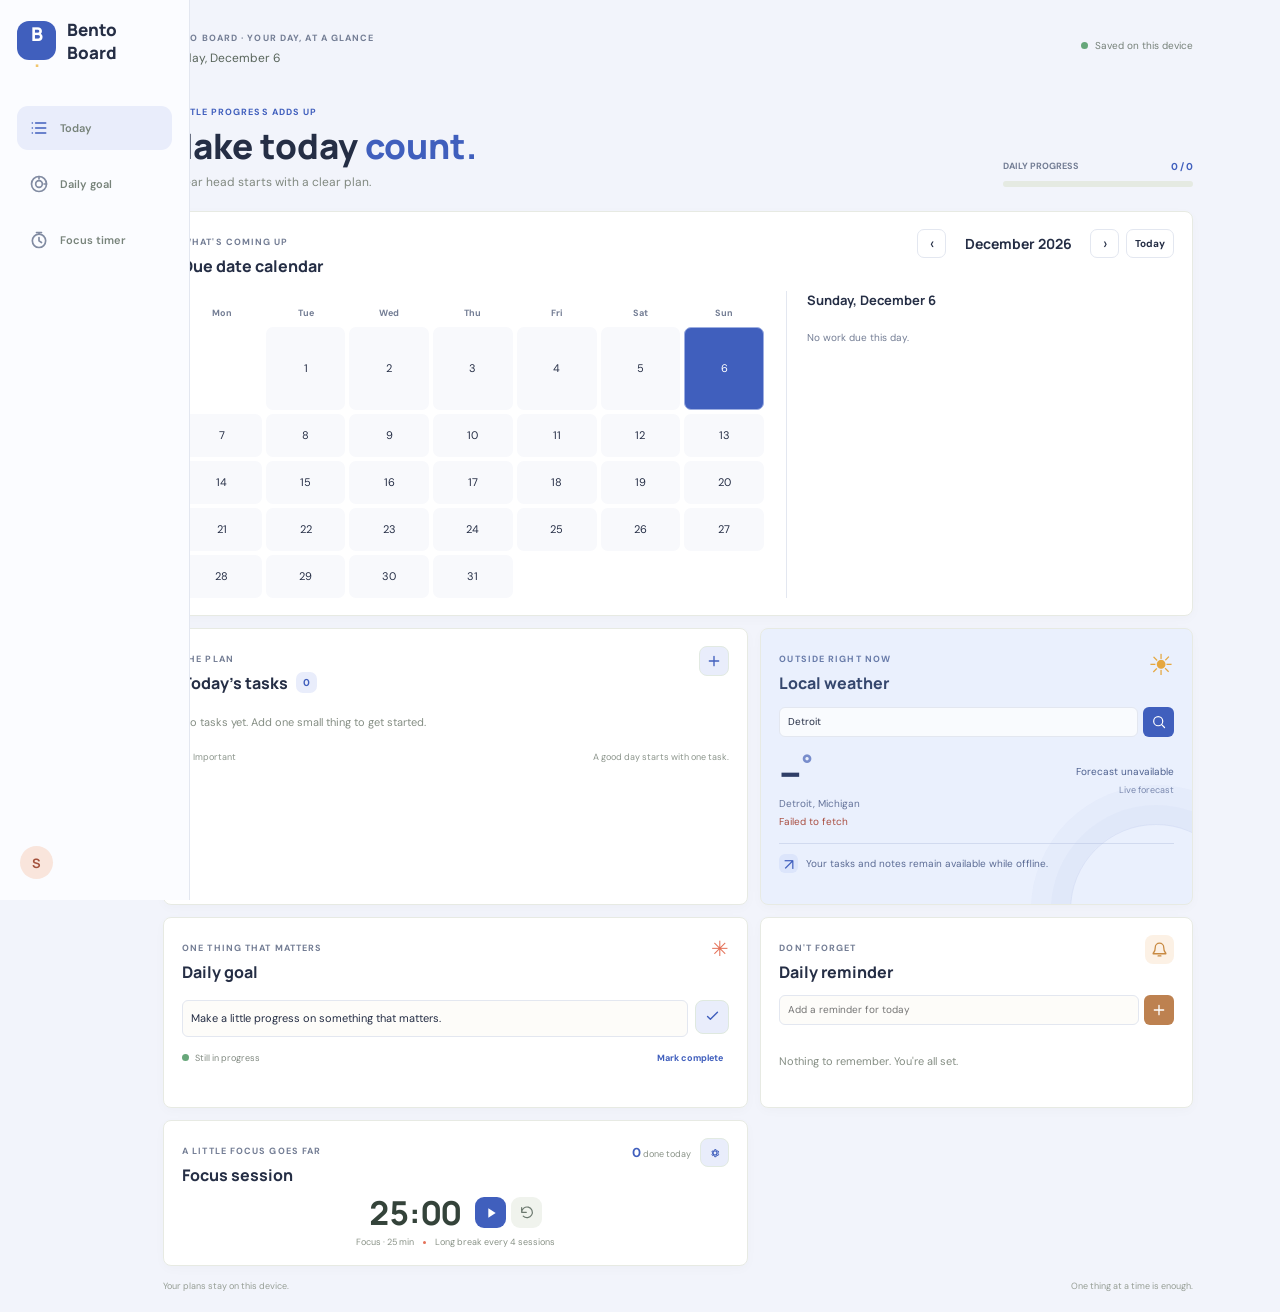
==== index.html @ ab4b1910 "Add files via upload" ====
<!doctype html>
<html lang="en">
<head>
  <meta charset="utf-8">
  <meta name="viewport" content="width=device-width, initial-scale=1">
  <meta name="theme-color" content="#f2f4fb">
  <title>Bento Board — Your student dashboard</title>
  <link rel="preconnect" href="https://fonts.googleapis.com">
  <link rel="preconnect" href="https://fonts.gstatic.com" crossorigin>
  <link href="https://fonts.googleapis.com/css2?family=DM+Sans:wght@400;500;600;700&family=Manrope:wght@400;500;600;700;800&display=swap" rel="stylesheet">
  <style>
    :root{--paper:#f2f4fb;--ink:#252e45;--muted:#737d94;--green:#405fbd;--line:#e3e7f0;--leaf:#e9edfb;--coral:#e47158;--sun:#f2bd55;--blue:#e4edfc;--white:#fff;--font:"DM Sans","Segoe UI",sans-serif;--display:"Manrope","Segoe UI",sans-serif}
    *{box-sizing:border-box}html{min-width:320px;scroll-behavior:smooth}body{margin:0;background:var(--paper);color:var(--ink);font-family:var(--font);-webkit-font-smoothing:antialiased}button,input{font:inherit}button:focus-visible,input:focus-visible{outline:3px solid #88b29a;outline-offset:2px}.sr-only{position:absolute;width:1px;height:1px;padding:0;margin:-1px;overflow:hidden;clip:rect(0,0,0,0);white-space:nowrap;border:0}
    .sidebar{position:fixed;inset:0 auto 0 0;z-index:2;display:flex;width:76px;flex-direction:column;align-items:center;border-right:1px solid var(--line);background:#fbfcff;padding:21px 10px}.logo{display:grid;width:39px;height:39px;place-items:center;border-radius:12px;background:var(--green);color:#fff;text-decoration:none;font:800 19px var(--display)}.logo span{color:#f1c66d}.nav{display:grid;gap:12px;margin-top:46px}.nav a{display:grid;width:44px;height:44px;place-items:center;border-radius:11px;color:#818ba2;text-decoration:none}.nav a:hover,.nav a.active{background:var(--leaf);color:var(--green)}.nav svg{width:20px;height:20px}.avatar{display:grid;width:33px;height:33px;place-items:center;margin-top:auto;border-radius:50%;background:#f9e5dc;color:#a4513c;font:700 13px var(--display)}
    main{width:min(1030px,calc(100% - 130px));margin:0 auto 0 calc(76px + (100% - 76px - min(1030px,100% - 130px))/2);padding:25px 0 20px}.topline{display:flex;align-items:center;justify-content:space-between}.kicker{color:var(--muted);font-size:9px;font-weight:700;letter-spacing:1.1px}.date{margin:4px 0 0;color:#59655b;font-size:12px}.saved{display:flex;align-items:center;gap:7px;color:#758078;font-size:10px}.saved i{width:7px;height:7px;border-radius:50%;background:#67a77a}.hero{display:flex;align-items:flex-end;justify-content:space-between;gap:20px;margin:33px 0 21px}.hero .kicker{color:var(--green)}h1{margin:7px 0 0;font:800 35px/1.13 var(--display)}h1 span{color:var(--green)}.subhead{margin:7px 0 0;color:#818980;font-size:12px}.progress{width:190px;padding-bottom:3px}.progress-line{display:flex;justify-content:space-between;margin-bottom:8px;color:var(--muted);font-size:9px;font-weight:700}.progress-line strong{color:var(--green);font-size:10px}.track{height:6px;overflow:hidden;border-radius:9px;background:#e5eae2}.track span{display:block;width:0;height:100%;border-radius:inherit;background:var(--green);transition:width .2s}
    .grid{display:grid;grid-template-columns:minmax(0,1.15fr) minmax(270px,.85fr);gap:12px;align-items:stretch}.panel{min-width:0;border:1px solid #e7eae3;border-radius:8px;background:var(--white);padding:17px 18px;box-shadow:0 3px 12px #27372906;animation:rise .35s both}.panel:nth-child(2){animation-delay:35ms}.panel:nth-child(3){animation-delay:65ms}.panel:nth-child(4){animation-delay:95ms}.panel:nth-child(5){animation-delay:125ms}.panel:nth-child(6){animation-delay:155ms}@keyframes rise{from{opacity:0;transform:translateY(6px)}to{opacity:1;transform:translateY(0)}}.heading{display:flex;align-items:flex-start;justify-content:space-between;gap:9px}.heading h2,.recommend h2{display:flex;align-items:center;gap:8px;margin:5px 0 0;font:750 16px var(--display)}.count{display:grid;min-width:21px;height:21px;place-items:center;padding:0 5px;border-radius:7px;background:var(--leaf);color:var(--green);font:700 10px var(--font)}.icon-button{display:grid;width:30px;height:30px;place-items:center;border:1px solid #e2eae2;border-radius:8px;background:var(--leaf);color:var(--green);cursor:pointer}.icon-button svg{width:16px;height:16px}.tasks,.weather{min-height:277px}.form-row{display:grid;grid-template-columns:minmax(80px,1fr) 87px 91px auto auto;gap:5px;margin-top:12px}.form-row[hidden]{display:none}.form-row input,.form-row select,.weather-form input,.goal-form input,.reminder-form input{min-width:0;height:33px;border:1px solid var(--line);border-radius:6px;background:#fdfefb;padding:0 8px;color:var(--ink);font-size:10px}.form-row select{padding:0 4px}.submit,.cancel{height:32px;border:0;border-radius:6px;padding:0 9px;font-size:10px;font-weight:700;cursor:pointer}.submit{background:var(--green);color:white}.cancel{background:transparent;color:var(--muted)}.task-list{margin-top:10px}.task{display:flex;min-height:43px;align-items:center;gap:9px;border-bottom:1px solid #eff1ec}.check{display:grid;width:18px;height:18px;flex:0 0 18px;place-items:center;border:1.5px solid #ccd4ca;border-radius:5px;background:white;color:white;cursor:pointer}.check svg{display:none;width:12px;height:12px}.task.done .check{border-color:var(--green);background:var(--green)}.task.done .check svg{display:block}.task-title{overflow:hidden;flex:1;color:#424b43;font-size:11px;font-weight:600;text-overflow:ellipsis;white-space:nowrap}.task.done .task-title{color:#9ba29a;text-decoration:line-through}.task-meta{display:flex;align-items:center;gap:5px;color:#929b92;font-size:9px;white-space:nowrap}.important .task-meta{color:#bc705b}.dot{width:6px;height:6px;border-radius:50%;background:var(--coral)}.remove{display:grid;width:23px;height:23px;flex:0 0 23px;place-items:center;border:0;border-radius:6px;background:transparent;color:#929a92;opacity:0;cursor:pointer}.task:hover .remove,.remove:focus-visible{opacity:1}.remove:hover{background:#fbefeb;color:var(--coral)}.remove svg{width:14px;height:14px}.empty{margin:20px 0;color:#858e84;font-size:11px;line-height:1.6}.task-footer{display:flex;justify-content:space-between;gap:8px;margin-top:12px;color:#8c958c;font-size:9px}.task-footer span:first-child{display:flex;align-items:center;gap:5px;white-space:nowrap}
    .weather{position:relative;overflow:hidden;background:#eaf0fd}.weather:after{position:absolute;right:-50px;bottom:-92px;width:170px;height:170px;border:1px solid #506dc01c;border-radius:50%;box-shadow:0 0 0 19px #506dc009,0 0 0 39px #506dc008;content:"";pointer-events:none}.weather .kicker{color:#687ba9}.weather h2{color:#35476e}.weather-symbol{color:#e5a73f;font-size:29px}.weather-form{display:flex;gap:5px;margin-top:13px}.weather-form input{height:30px;flex:1;background:#ffffffba}.weather-form button,.reminder-form button{display:grid;width:31px;height:30px;place-items:center;border:0;border-radius:6px;background:var(--green);color:white;cursor:pointer}.weather-form button svg{width:16px;height:16px}.reading{display:flex;align-items:center;justify-content:space-between;gap:10px;margin-top:14px}.temperature{color:#2f3e67;font:750 42px/1 var(--display);font-variant-numeric:tabular-nums}.temperature span{color:#788dcc;font-size:24px;vertical-align:top}.place{display:block;margin-top:4px;color:#64739a;font-size:10px}.conditions{display:flex;flex-direction:column;gap:6px;color:#4d608e;font-size:10px;text-align:right}.units{color:#7b89ad;font-size:9px}.advice{position:relative;z-index:1;display:flex;align-items:flex-start;gap:8px;margin-top:15px;border-top:1px solid #a6b2d55e;padding-top:10px}.advice-mark{display:grid;width:19px;height:19px;flex:0 0 19px;place-items:center;border-radius:6px;background:#dce5fb;color:var(--green)}.advice p{margin:2px 0 0;color:#5b6b94;font-size:10px;line-height:1.5}.error{margin:5px 0 0;color:#a94e41;font-size:10px}
    .goal,.reminders{min-height:165px}.goal-symbol{color:var(--coral);font-size:21px}.goal-form{display:flex;gap:7px;margin-top:17px}.goal-form input{height:37px;flex:1;background:#fdfcf9;font-size:11px}.goal-form button{display:grid;width:34px;height:34px;flex:0 0 34px;place-items:center;border:1px solid #dfe9df;border-radius:8px;background:var(--leaf);color:var(--green);cursor:pointer}.goal-form svg{width:17px;height:17px}.goal-footer{display:flex;align-items:center;justify-content:space-between;gap:7px;margin-top:14px}.goal-status{display:flex;align-items:center;gap:6px;color:#808980;font-size:9px}.goal-status .dot{width:7px;height:7px;background:#67a77a}.goal-status.complete{color:var(--green)}.goal-status.complete .dot{background:var(--green)}.goal-toggle{border:0;background:transparent;color:var(--green);font-size:9px;font-weight:700;cursor:pointer}.goal-toggle:hover{text-decoration:underline}.bell{display:grid;width:29px;height:29px;place-items:center;border-radius:8px;background:#fcf1e5;color:#c88a42}.bell svg{width:17px;height:17px}.reminder-form{display:flex;gap:5px;margin-top:12px}.reminder-form input{height:30px;flex:1;background:#fdfcf9}.reminder-form button{width:30px;height:30px;flex:0 0 30px;background:#bd8150}.reminder-form button svg{width:16px;height:16px}.reminder-list{display:flex;max-height:63px;flex-direction:column;gap:6px;overflow-y:auto;margin:8px 0 0;padding:0;list-style:none}.reminder-item{display:flex;align-items:center;gap:6px;color:#51584f;font-size:10px}.reminder-item input{width:14px;height:14px;flex:0 0 14px;accent-color:var(--green);cursor:pointer}.reminder-item span{overflow:hidden;flex:1;text-overflow:ellipsis;white-space:nowrap}.reminder-item.checked span{color:#9ba39b;text-decoration:line-through}.reminder-remove{border:0;background:transparent;color:#929a92;opacity:0;cursor:pointer}.reminder-item:hover .reminder-remove,.reminder-remove:focus-visible{opacity:1}.recommend{display:flex;min-height:137px;align-items:flex-start;gap:12px;border-color:#f0e7d2;background:#fffbf2}.bulb{display:grid;width:35px;height:35px;flex:0 0 35px;place-items:center;border-radius:10px;background:#f9eac9;color:#ac792a}.bulb svg{width:19px;height:19px}.recommend .kicker{color:#a07b43}.recommend h2{font-size:14px}.recommend p{margin:9px 0 0;color:#716958;font-size:10px;line-height:1.55}.focus{min-height:137px}.focus-stat{color:#899287;font-size:9px}.focus-stat b{color:var(--green);font-size:13px}.timer-row{display:flex;align-items:center;justify-content:center;gap:14px;margin-top:10px}.timer{color:#34433a;font:750 33px/1 var(--display);font-variant-numeric:tabular-nums}.timer-controls{display:flex;gap:5px}.timer-controls button{display:grid;width:31px;height:31px;place-items:center;border:0;border-radius:9px;cursor:pointer}.timer-controls svg{width:16px;height:16px}.timer-start{background:var(--green);color:white}.timer-reset{background:#f0f3ed;color:#6b786e}.timer-caption{display:flex;align-items:center;justify-content:center;gap:9px;margin-top:7px;color:#899287;font-size:9px}.timer-caption i{width:3px;height:3px;border-radius:50%;background:var(--coral)}footer{display:flex;justify-content:space-between;gap:10px;margin-top:14px;color:#969e95;font-size:9px}
    @media(min-width:1200px){.sidebar{width:190px;align-items:stretch;padding-inline:17px}.logo{position:relative}.logo:after{position:absolute;left:50px;color:var(--ink);content:"daybook";font:800 17px var(--display)}.nav a{display:flex;width:100%;gap:11px;padding:0 12px}.nav a:after{color:#77837a;font-size:11px;font-weight:600}.nav a:nth-child(1):after{content:"Today"}.nav a:nth-child(2):after{content:"Daily goal"}.nav a:nth-child(3):after{content:"Focus timer"}.avatar{margin-left:3px}.main-content{width:min(930px,calc(100% - 240px));margin-left:max(215px,calc(190px + (100% - 190px - 930px)/2))}}
    @media(max-width:700px){.sidebar{width:56px;padding-inline:6px}.logo{width:35px;height:35px}.nav a{width:40px;height:42px}.main-content{width:calc(100% - 76px);margin-left:65px;padding-top:17px}.hero{align-items:flex-start;flex-direction:column;margin-top:26px}.hero h1{font-size:30px}.progress{width:min(100%,280px)}.grid{grid-template-columns:minmax(0,1fr);gap:10px}.panel{padding:15px}.form-row{grid-template-columns:minmax(70px,1fr) 80px}.form-row select{grid-column:1}.form-row .submit{grid-column:2;grid-row:2}.form-row .cancel{grid-column:1/-1;grid-row:3;justify-self:center;height:26px}.tasks,.weather{min-height:0}.goal,.reminders{min-height:150px}.saved{font-size:9px}}
    @media(prefers-reduced-motion:reduce){*,*:before,*:after{scroll-behavior:auto!important;animation-duration:.01ms!important;transition-duration:.01ms!important}}
    .recommend-panel{display:flex;min-height:137px;align-items:flex-start;gap:12px;border-color:#f0e7d2;background:#fffbf2}.recommend-copy{min-width:0}.recommend-copy .kicker{color:#a07b43}.recommend-copy h2{font-size:14px}.recommend-copy p{margin:9px 0 0;color:#716958;font-size:10px;line-height:1.55}
    @media(min-width:1200px){.logo:after{content:"Bento Board"}}
    .focus{position:relative}.focus-head-tools{display:flex;align-items:center;gap:9px}.settings-popover{position:relative;z-index:3}.settings-popover summary{display:grid;width:29px;height:29px;place-items:center;border:1px solid #e2eae2;border-radius:8px;background:var(--leaf);color:var(--green);cursor:pointer;list-style:none}.settings-popover summary::-webkit-details-marker{display:none}.settings-popover summary svg{width:16px;height:16px}.timer-settings-form{position:absolute;top:35px;right:0;display:grid;width:220px;grid-template-columns:1fr 64px;gap:9px;border:1px solid var(--line);border-radius:8px;background:#fff;padding:12px;box-shadow:0 8px 24px #252e4521}.timer-settings-form label{display:grid;gap:5px;color:#66728c;font-size:9px;font-weight:650}.timer-settings-form label.wide,.timer-settings-form .submit{grid-column:1/-1}.timer-settings-form input{width:100%;height:31px;border:1px solid var(--line);border-radius:6px;background:#fbfcff;padding:0 7px;color:var(--ink);font-size:11px}.timer-settings-form .submit{height:30px}
    .recommend-panel[hidden]{display:none}
    .calendar-panel{grid-column:1/-1}.calendar-layout{display:grid;grid-template-columns:minmax(0,1.2fr) minmax(220px,.8fr);gap:22px;margin-top:14px}.calendar-toolbar{display:flex;align-items:center;gap:7px}.calendar-toolbar strong{min-width:130px;text-align:center;font:700 14px var(--display)}.calendar-toolbar button{display:grid;width:29px;height:29px;place-items:center;border:1px solid var(--line);border-radius:7px;background:#fff;color:var(--ink);cursor:pointer}.calendar-toolbar .calendar-today{width:auto;padding:0 8px;font-size:10px;font-weight:700}.calendar-grid{display:grid;grid-template-columns:repeat(7,minmax(0,1fr));gap:4px;margin-top:12px}.calendar-weekday{padding:4px 0;color:var(--muted);font-size:9px;font-weight:700;text-align:center}.calendar-day{position:relative;display:flex;min-height:43px;align-items:center;justify-content:center;border:1px solid transparent;border-radius:7px;background:#f8f9fc;color:var(--ink);font-size:11px;cursor:pointer}.calendar-day:hover{border-color:#bbc6e7}.calendar-day.is-today{border-color:#9daee1}.calendar-day.is-selected{background:var(--green);color:#fff}.calendar-day.has-due:after{position:absolute;bottom:5px;width:5px;height:5px;border-radius:50%;background:var(--coral);content:""}.calendar-day.is-selected.has-due:after{background:#fff}.calendar-day.empty{visibility:hidden}.calendar-agenda{border-left:1px solid var(--line);padding-left:20px}.calendar-agenda h3{margin:0;font:700 13px var(--display)}.calendar-agenda-list{display:grid;gap:8px;margin-top:10px}.calendar-agenda-task{display:grid;grid-template-columns:16px minmax(0,1fr);gap:8px;align-items:start;font-size:11px}.calendar-agenda-task input{width:14px;height:14px;margin:1px 0 0;accent-color:var(--green);cursor:pointer}.calendar-agenda-task span{overflow-wrap:anywhere}.calendar-agenda-task small{display:block;margin-top:3px;color:var(--muted);font-size:9px}.calendar-empty{margin:11px 0 0;color:var(--muted);font-size:10px;line-height:1.5}.form-row{grid-template-columns:minmax(80px,1fr) 83px 112px 91px auto auto}
    @media(max-width:700px){.calendar-layout{grid-template-columns:1fr;gap:15px}.calendar-agenda{border-top:1px solid var(--line);border-left:0;padding:13px 0 0}.calendar-day{min-height:38px}.calendar-panel>.heading{flex-direction:column;align-items:stretch}.calendar-toolbar{width:100%;justify-content:space-between}.calendar-toolbar strong{min-width:0;flex:1;font-size:12px}.form-row{grid-template-columns:minmax(70px,1fr) 80px}.form-row #task-date{grid-column:1/-1;grid-row:2}.form-row select{grid-column:1;grid-row:3}.form-row .submit{grid-column:2;grid-row:3}.form-row .cancel{grid-column:1/-1;grid-row:4}}
  </style>
</head>
<body>
  <aside class="sidebar" aria-label="Dashboard navigation">
    <a class="logo" href="#top" aria-label="Bento Board home">B<span>.</span></a>
    <nav class="nav" aria-label="Sections">
      <a class="active" href="#tasks" aria-label="Today's tasks" title="Today's tasks"><svg viewBox="0 0 24 24" fill="none"><path d="M8 6h12M8 12h12M8 18h12M4 6h.01M4 12h.01M4 18h.01" stroke="currentColor" stroke-width="2" stroke-linecap="round"/></svg></a>
      <a href="#goal" aria-label="Daily goal" title="Daily goal"><svg viewBox="0 0 24 24" fill="none"><circle cx="12" cy="12" r="9" stroke="currentColor" stroke-width="2"/><circle cx="12" cy="12" r="4" stroke="currentColor" stroke-width="2"/><path d="M12 3v3m9 6h-3" stroke="currentColor" stroke-width="2" stroke-linecap="round"/></svg></a>
      <a href="#focus" aria-label="Focus timer" title="Focus timer"><svg viewBox="0 0 24 24" fill="none"><circle cx="12" cy="13" r="8" stroke="currentColor" stroke-width="2"/><path d="M12 9v4l3 2M9 3h6m-3 0v2" stroke="currentColor" stroke-width="2" stroke-linecap="round" stroke-linejoin="round"/></svg></a>
    </nav>
    <span class="avatar" aria-label="Student dashboard">S</span>
  </aside>

  <main id="top">
    <header class="topline"><div><span class="kicker">BENTO BOARD · YOUR DAY, AT A GLANCE</span><p class="date" id="date"></p></div><span class="saved"><i></i>Saved on this device</span></header>
    <section class="hero"><div><span class="kicker">A LITTLE PROGRESS ADDS UP</span><h1>Make today <span>count.</span></h1><p class="subhead">A clear head starts with a clear plan.</p></div><div class="progress"><div class="progress-line"><span>DAILY PROGRESS</span><strong id="progress-count">0 / 0</strong></div><div class="track" role="progressbar" aria-label="Today's completed tasks" aria-valuemin="0" aria-valuenow="0" aria-valuemax="0"><span id="progress-fill"></span></div></div></section>

    <section class="grid" aria-label="Your daily dashboard">
      <article class="panel calendar-panel" aria-labelledby="calendar-title"><div class="heading"><div><span class="kicker">WHAT'S COMING UP</span><h2 id="calendar-title">Due date calendar</h2></div><div class="calendar-toolbar"><button id="calendar-prev" type="button" aria-label="Previous month" title="Previous month">‹</button><strong id="calendar-month"></strong><button id="calendar-next" type="button" aria-label="Next month" title="Next month">›</button><button class="calendar-today" id="calendar-today" type="button">Today</button></div></div><div class="calendar-layout"><div class="calendar-grid" id="calendar-grid" role="grid" aria-label="Monthly task calendar"></div><section class="calendar-agenda" aria-live="polite"><h3 id="calendar-agenda-title"></h3><div class="calendar-agenda-list" id="calendar-agenda-list"></div><p class="calendar-empty" id="calendar-empty" hidden>No work due this day.</p></section></div></article>
      <article class="panel tasks" id="tasks"><div class="heading"><div><span class="kicker">THE PLAN</span><h2>Today's tasks <span class="count" id="task-count">0</span></h2></div><button class="icon-button" id="open-task" type="button" aria-label="Add a task" title="Add a task"><svg viewBox="0 0 24 24" fill="none"><path d="M12 5v14M5 12h14" stroke="currentColor" stroke-width="2" stroke-linecap="round"/></svg></button></div>
        <form class="form-row" id="task-form" hidden><label class="sr-only" for="task-input">Task name</label><input id="task-input" maxlength="100" placeholder="What needs doing?" required><label class="sr-only" for="task-time">Due time</label><input id="task-time" type="time" aria-label="Due time"><label class="sr-only" for="task-date">Due date</label><input id="task-date" type="date" aria-label="Due date" required><label class="sr-only" for="task-priority">Priority</label><select id="task-priority" aria-label="Priority"><option value="normal">Normal</option><option value="high">Important</option></select><button class="submit" type="submit">Add</button><button class="cancel" id="close-task" type="button">Cancel</button></form>
        <div class="task-list" id="task-list" aria-live="polite"></div><p class="empty" id="task-empty" hidden>No tasks yet. Add one small thing to get started.</p><div class="task-footer"><span><i class="dot"></i>Important</span><span id="task-note">A good day starts with one task.</span></div>
      </article>

      <article class="panel weather" aria-labelledby="weather-title"><div class="heading"><div><span class="kicker">OUTSIDE RIGHT NOW</span><h2 id="weather-title">Local weather</h2></div><span class="weather-symbol" id="weather-symbol" aria-hidden="true">☀</span></div><form class="weather-form" id="weather-form"><label class="sr-only" for="location-input">Choose a city for the weather</label><input id="location-input" type="search" maxlength="80" placeholder="Enter a city" autocomplete="off" required><button type="submit" aria-label="Get weather for this city" title="Get weather"><svg viewBox="0 0 24 24" fill="none"><circle cx="10.8" cy="10.8" r="6.8" stroke="currentColor" stroke-width="1.8"/><path d="m16 16 4.3 4.3" stroke="currentColor" stroke-width="1.8" stroke-linecap="round"/></svg></button></form><div class="reading"><div><span class="temperature" id="temperature">--<span>°</span></span><span class="place" id="weather-place">Detroit, Michigan</span></div><div class="conditions"><span id="weather-description">Today's temperature</span><span class="units" id="weather-units">Live forecast</span></div></div><p class="error" id="weather-error" role="status" hidden></p><div class="advice"><span class="advice-mark" aria-hidden="true">↗</span><p id="weather-advice">Getting today's forecast...</p></div></article>

      <article class="panel goal" id="goal"><div class="heading"><div><span class="kicker">ONE THING THAT MATTERS</span><h2>Daily goal</h2></div><span class="goal-symbol" aria-hidden="true">✳</span></div><form class="goal-form" id="goal-form"><label class="sr-only" for="goal-input">Today's goal</label><input id="goal-input" maxlength="140" placeholder="What would make today feel good?" required><button type="submit" aria-label="Save daily goal" title="Save goal"><svg viewBox="0 0 24 24" fill="none"><path d="m5 12 4 4L19 6" stroke="currentColor" stroke-width="2" stroke-linecap="round" stroke-linejoin="round"/></svg></button></form><div class="goal-footer"><span class="goal-status" id="goal-status"><i class="dot"></i><span>Still in progress</span></span><button class="goal-toggle" id="goal-toggle" type="button">Mark complete</button></div></article>

      <article class="panel reminders"><div class="heading"><div><span class="kicker">DON'T FORGET</span><h2>Daily reminder</h2></div><span class="bell" aria-hidden="true"><svg viewBox="0 0 24 24" fill="none"><path d="M18 9a6 6 0 0 0-12 0c0 7-3 7-3 9h18c0-2-3-2-3-9ZM10 21h4" stroke="currentColor" stroke-width="1.8" stroke-linecap="round" stroke-linejoin="round"/></svg></span></div><form class="reminder-form" id="reminder-form"><label class="sr-only" for="reminder-input">Add a reminder</label><input id="reminder-input" maxlength="120" placeholder="Add a reminder for today"><button type="submit" aria-label="Add reminder"><svg viewBox="0 0 24 24" fill="none"><path d="M12 5v14M5 12h14" stroke="currentColor" stroke-width="2" stroke-linecap="round"/></svg></button></form><ul class="reminder-list" id="reminder-list" aria-live="polite"></ul><p class="empty" id="reminder-empty" hidden>Nothing to remember. You're all set.</p></article>

      <article class="panel recommend-panel" id="recommendation-panel" hidden><span class="bulb" aria-hidden="true"><svg viewBox="0 0 24 24" fill="none"><path d="M12 3a7 7 0 0 0-4 12.75c.7.5 1 1.2 1 2.25h6c0-1.05.3-1.75 1-2.25A7 7 0 0 0 12 3Zm-2 18h4m-3-3v3m2-3v3" stroke="currentColor" stroke-width="1.7" stroke-linecap="round" stroke-linejoin="round"/></svg></span><div class="recommend-copy"><span class="kicker">A THOUGHT FOR YOU</span><h2>Smart recommendation</h2><p id="recommendation"></p></div></article>

      <article class="panel focus" id="focus"><div class="heading"><div><span class="kicker">A LITTLE FOCUS GOES FAR</span><h2>Focus session</h2></div><div class="focus-head-tools"><span class="focus-stat"><b id="sessions">0</b> done today</span><details class="settings-popover"><summary aria-label="Focus timer settings" title="Focus timer settings"><svg viewBox="0 0 24 24" fill="none" aria-hidden="true"><circle cx="12" cy="12" r="3" stroke="currentColor" stroke-width="1.8"/><path d="m19.4 15 .1.1 1.1.9-1.1 1.9-1.3-.5a7.7 7.7 0 0 1-1.4.8l-.2 1.4h-2.2l-.3-1.4a7.7 7.7 0 0 1-1.4-.8l-1.3.5-1.1-1.9 1.1-.9a7 7 0 0 1 0-1.6l-1.1-.9 1.1-1.9 1.3.5a7.7 7.7 0 0 1 1.4-.8l.3-1.4h2.2l.2 1.4a7.7 7.7 0 0 1 1.4.8l1.3-.5 1.1 1.9-1.1.9a7 7 0 0 1-.1 1.5Z" transform="translate(-3 -2)" stroke="currentColor" stroke-width="1.5" stroke-linejoin="round"/></svg></summary><form class="timer-settings-form" id="timer-settings-form"><label>Focus minutes<input id="focus-minutes" type="number" min="1" max="180" required></label><label>Short break<input id="break-minutes" type="number" min="1" max="60" required></label><label>Long break minutes<input id="long-break-minutes" type="number" min="1" max="90" required></label><label class="wide">Long break every this many focus sessions<input id="long-break-every" type="number" min="2" max="12" required></label><button class="submit" type="submit">Save timer settings</button></form></details></div></div><div class="timer-row"><span class="timer" id="timer" aria-live="off">25:00</span><div class="timer-controls"><button class="timer-start" id="timer-toggle" type="button" aria-label="Start focus timer" title="Start"><svg id="timer-icon" viewBox="0 0 24 24" fill="currentColor"><path d="M8 5v14l11-7z"/></svg></button><button class="timer-reset" id="timer-reset" type="button" aria-label="Reset timer" title="Reset"><svg viewBox="0 0 24 24" fill="none"><path d="M4 11a8 8 0 1 1 2.34 5.66M4 4v7h7" stroke="currentColor" stroke-width="1.8" stroke-linecap="round" stroke-linejoin="round"/></svg></button></div></div><div class="timer-caption"><span id="timer-caption">Focus · 25 min</span><i></i><span id="break-caption">Short break · 5 min</span></div></article>
    </section>
    <footer><span>Your plans stay on this device.</span><span>One thing at a time is enough.</span></footer>
  </main>
  <div id="toast" role="status" aria-live="polite" style="position:fixed;right:18px;bottom:18px;z-index:5;border:1px solid #dce7dc;border-radius:7px;background:white;padding:10px 14px;color:#3f5947;font-size:12px;box-shadow:0 5px 20px #23342612;opacity:0;pointer-events:none;transition:opacity .18s"></div>

  <script>
    "use strict";
    const DB_NAME = "daybook-student-dashboard";
    const API_URL = "https://api.open-meteo.com/v1/forecast?latitude=42.33&longitude=-83.05&current=temperature_2m";
    const DEFAULT_LOCATION = { name: "Detroit", label: "Detroit, Michigan", latitude: 42.33, longitude: -83.05 };
    const TIMER_SETTINGS_KEY = "bento-board-timer-settings";
    const DEFAULT_TIMER_SETTINGS = { focusMinutes: 25, breakMinutes: 5, longBreakMinutes: 15, longBreakEvery: 4 };
    const today = new Date();
    const dateKey = [today.getFullYear(), String(today.getMonth() + 1).padStart(2, "0"), String(today.getDate()).padStart(2, "0")].join("-");
    const $ = (id) => document.getElementById(id);
    let db;
    let dayRecord;
    let tasks = [];
    let calendarTasks = [];
    let selectedCalendarDate = dateKey;
    let calendarMonth = new Date(today.getFullYear(), today.getMonth(), 1);
    let reminders = [];
    let timerSettings = loadTimerSettings();
    let timerMode = "focus";
    let secondsLeft = timerSettings.focusMinutes * 60;
    let ticker = null;
    let toastTimer;
    let selectedLocation = DEFAULT_LOCATION;
    let weatherRequestId = 0;

    function transaction(store, mode, action) {
      return new Promise((resolve, reject) => {
        const tx = db.transaction(store, mode);
        const request = action(tx.objectStore(store));
        tx.oncomplete = () => resolve(request?.result);
        tx.onerror = () => reject(tx.error);
        tx.onabort = () => reject(tx.error);
      });
    }
    const get = (store, key) => transaction(store, "readonly", (s) => s.get(key));
    const all = (store) => transaction(store, "readonly", (s) => s.getAll());
    const put = (store, record) => transaction(store, "readwrite", (s) => s.put(record));
    const remove = (store, key) => transaction(store, "readwrite", (s) => s.delete(key));
    function openDatabase() {
      return new Promise((resolve, reject) => {
        const request = indexedDB.open(DB_NAME, 1);
        request.onupgradeneeded = () => {
          const database = request.result;
          database.createObjectStore("tasks", { keyPath: "id" });
          database.createObjectStore("days", { keyPath: "date" });
          database.createObjectStore("reminders", { keyPath: "id" });
        };
        request.onsuccess = () => resolve(request.result);
        request.onerror = () => reject(request.error);
      });
    }
    function showToast(message) {
      const toast = $("toast");
      toast.textContent = message;
      toast.style.opacity = "1";
      clearTimeout(toastTimer);
      toastTimer = setTimeout(() => { toast.style.opacity = "0"; }, 2300);
    }
    function loadTimerSettings() {
      try {
        const saved = JSON.parse(localStorage.getItem(TIMER_SETTINGS_KEY));
        const bounded = (value, fallback, min, max) => Number.isInteger(value) && value >= min && value <= max ? value : fallback;
        return {
          focusMinutes: bounded(saved?.focusMinutes, DEFAULT_TIMER_SETTINGS.focusMinutes, 1, 180),
          breakMinutes: bounded(saved?.breakMinutes, DEFAULT_TIMER_SETTINGS.breakMinutes, 1, 60),
          longBreakMinutes: bounded(saved?.longBreakMinutes, DEFAULT_TIMER_SETTINGS.longBreakMinutes, 1, 90),
          longBreakEvery: bounded(saved?.longBreakEvery, DEFAULT_TIMER_SETTINGS.longBreakEvery, 2, 12)
        };
      } catch {
        return { ...DEFAULT_TIMER_SETTINGS };
      }
    }
    function uid() { return crypto.randomUUID ? crypto.randomUUID() : `${Date.now()}-${Math.random().toString(36).slice(2)}`; }
    function toDateKey(date) {
      return [date.getFullYear(), String(date.getMonth() + 1).padStart(2, "0"), String(date.getDate()).padStart(2, "0")].join("-");
    }
    function formatTime(value) {
      if (!value) return "";
      const [hours, minutes] = value.split(":").map(Number);
      return new Date(2000, 0, 1, hours, minutes).toLocaleTimeString([], { hour: "numeric", minute: "2-digit" });
    }
    function renderDate() {
      $("date").textContent = new Intl.DateTimeFormat(undefined, { weekday: "long", month: "long", day: "numeric" }).format(new Date());
    }
    async function loadData() {
      dayRecord = await get("days", dateKey);
      if (!dayRecord) {
        dayRecord = { date: dateKey, goal: "Make a little progress on something that matters.", goalDone: false, sessions: 0 };
        await put("days", dayRecord);
      }
      const allTasks = await all("tasks");
      const storedTasks = allTasks.filter((task) => task.date === dateKey);
      const storedReminders = (await all("reminders")).filter((reminder) => reminder.date === dateKey);
      await Promise.all([
        ...storedTasks.filter((task) => task.done).map((task) => remove("tasks", task.id)),
        ...storedReminders.filter((reminder) => reminder.done).map((reminder) => remove("reminders", reminder.id))
      ]);
      calendarTasks = allTasks;
      tasks = storedTasks.filter((task) => !task.done);
      reminders = storedReminders.filter((reminder) => !reminder.done);
      renderAll();
    }
    function renderAll() { renderTasks(); renderCalendar(); renderGoal(); renderReminders(); renderSessions(); renderRecommendation(); }
    function renderCalendar() {
      const monthLabel = new Intl.DateTimeFormat(undefined, { month: "long", year: "numeric" }).format(calendarMonth);
      $("calendar-month").textContent = monthLabel;
      const grid = $("calendar-grid");
      grid.replaceChildren();
      for (const weekday of ["Mon", "Tue", "Wed", "Thu", "Fri", "Sat", "Sun"]) {
        const label = document.createElement("span");
        label.className = "calendar-weekday";
        label.setAttribute("role", "columnheader");
        label.textContent = weekday;
        grid.append(label);
      }
      const firstDay = new Date(calendarMonth.getFullYear(), calendarMonth.getMonth(), 1);
      const leadingDays = (firstDay.getDay() + 6) % 7;
      const daysInMonth = new Date(calendarMonth.getFullYear(), calendarMonth.getMonth() + 1, 0).getDate();
      for (let index = 0; index < leadingDays; index += 1) {
        const blank = document.createElement("span");
        blank.className = "calendar-day empty";
        blank.setAttribute("aria-hidden", "true");
        grid.append(blank);
      }
      for (let day = 1; day <= daysInMonth; day += 1) {
        const key = toDateKey(new Date(calendarMonth.getFullYear(), calendarMonth.getMonth(), day));
        const dueTasks = calendarTasks.filter((task) => task.date === key && !task.done);
        const button = document.createElement("button");
        button.type = "button";
        button.className = `calendar-day${key === dateKey ? " is-today" : ""}${key === selectedCalendarDate ? " is-selected" : ""}${dueTasks.length ? " has-due" : ""}`;
        button.textContent = String(day);
        button.setAttribute("role", "gridcell");
        button.setAttribute("aria-label", `${new Intl.DateTimeFormat(undefined, { month: "long", day: "numeric", year: "numeric" }).format(new Date(calendarMonth.getFullYear(), calendarMonth.getMonth(), day))}${dueTasks.length ? `, ${dueTasks.length} task${dueTasks.length === 1 ? "" : "s"} due` : ", no tasks due"}`);
        button.setAttribute("aria-pressed", String(key === selectedCalendarDate));
        button.addEventListener("click", () => { selectedCalendarDate = key; renderCalendar(); });
        grid.append(button);
      }
      const selectedDate = new Date(`${selectedCalendarDate}T12:00:00`);
      $("calendar-agenda-title").textContent = new Intl.DateTimeFormat(undefined, { weekday: "long", month: "long", day: "numeric" }).format(selectedDate);
      const agenda = $("calendar-agenda-list");
      agenda.replaceChildren();
      const dueTasks = calendarTasks.filter((task) => task.date === selectedCalendarDate && !task.done)
        .sort((a, b) => (a.time || "99:99").localeCompare(b.time || "99:99"));
      for (const task of dueTasks) {
        const row = document.createElement("label");
        row.className = "calendar-agenda-task";
        const check = document.createElement("input");
        check.type = "checkbox";
        check.setAttribute("aria-label", `Complete ${task.title}`);
        check.addEventListener("change", async () => { task.done = check.checked; await put("tasks", task); renderAll(); });
        const copy = document.createElement("span");
        copy.textContent = task.title;
        if (task.time || task.priority === "high") {
          const meta = document.createElement("small");
          meta.textContent = [task.priority === "high" ? "Important" : "", task.time ? formatTime(task.time) : ""].filter(Boolean).join(" · ");
          copy.append(meta);
        }
        row.append(check, copy);
        agenda.append(row);
      }
      $("calendar-empty").hidden = dueTasks.length > 0;
    }
    function renderTasks() {
      const list = $("task-list");
      list.replaceChildren();
      tasks.sort((a, b) => Number(a.done) - Number(b.done) || (a.time || "99:99").localeCompare(b.time || "99:99"));
      const completed = tasks.filter((task) => task.done).length;
      const remaining = tasks.length - completed;
      for (const task of tasks) {
        const row = document.createElement("div");
        row.className = `task${task.done ? " done" : ""}${task.priority === "high" ? " important" : ""}`;
        const check = document.createElement("button");
        check.type = "button"; check.className = "check";
        check.setAttribute("aria-label", `${task.done ? "Reopen" : "Complete"}: ${task.title}`);
        check.setAttribute("aria-pressed", String(task.done));
        check.innerHTML = '<svg viewBox="0 0 16 16" fill="none" aria-hidden="true"><path d="m3 8 3.2 3.2L13 4.5" stroke="currentColor" stroke-width="2" stroke-linecap="round" stroke-linejoin="round"/></svg>';
        check.addEventListener("click", async () => { task.done = !task.done; await put("tasks", task); renderAll(); });
        const title = document.createElement("span"); title.className = "task-title"; title.textContent = task.title;
        const meta = document.createElement("span"); meta.className = "task-meta";
        if (task.priority === "high") { const dot = document.createElement("i"); dot.className = "dot"; meta.append(dot, document.createTextNode("Important")); }
        if (task.time) meta.append(document.createTextNode(formatTime(task.time)));
        const del = document.createElement("button"); del.type = "button"; del.className = "remove"; del.title = "Delete task"; del.setAttribute("aria-label", `Delete ${task.title}`);
        del.innerHTML = '<svg viewBox="0 0 24 24" fill="none" aria-hidden="true"><path d="M4 7h16M10 11v6m4-6v6M6 7l1 13h10l1-13M9 7V4h6v3" stroke="currentColor" stroke-width="1.6" stroke-linecap="round" stroke-linejoin="round"/></svg>';
        del.addEventListener("click", async () => { await remove("tasks", task.id); tasks = tasks.filter((item) => item.id !== task.id); calendarTasks = calendarTasks.filter((item) => item.id !== task.id); renderAll(); showToast("Task removed."); });
        row.append(check, title, meta, del); list.append(row);
      }
      $("task-empty").hidden = tasks.length > 0;
      $("task-count").textContent = String(remaining);
      $("progress-count").textContent = `${completed} / ${tasks.length}`;
      const progress = $("progress-fill");
      progress.style.width = tasks.length ? `${completed / tasks.length * 100}%` : "0%";
      const bar = progress.parentElement; bar.setAttribute("aria-valuenow", String(completed)); bar.setAttribute("aria-valuemax", String(tasks.length));
      $("task-note").textContent = tasks.length && !remaining ? "You did it. Take a well-earned break." : remaining ? `${remaining} left. Start wherever feels easiest.` : "A good day starts with one task.";
    }
    function renderGoal() {
      $("goal-input").value = dayRecord.goal;
      $("goal-status").classList.toggle("complete", dayRecord.goalDone);
      $("goal-status").querySelector("span").textContent = dayRecord.goalDone ? "That's a win for today" : "Still in progress";
      $("goal-toggle").textContent = dayRecord.goalDone ? "Mark in progress" : "Mark complete";
      $("goal-toggle").setAttribute("aria-pressed", String(dayRecord.goalDone));
    }
    function renderReminders() {
      const list = $("reminder-list"); list.replaceChildren();
      for (const reminder of reminders) {
        const row = document.createElement("li"); row.className = `reminder-item${reminder.done ? " checked" : ""}`;
        const check = document.createElement("input"); check.type = "checkbox"; check.checked = reminder.done; check.setAttribute("aria-label", `Complete reminder: ${reminder.text}`);
        check.addEventListener("change", async () => { reminder.done = check.checked; await put("reminders", reminder); renderReminders(); });
        const text = document.createElement("span"); text.textContent = reminder.text;
        const del = document.createElement("button"); del.type = "button"; del.className = "reminder-remove"; del.textContent = "×"; del.setAttribute("aria-label", `Remove reminder: ${reminder.text}`);
        del.addEventListener("click", async () => { await remove("reminders", reminder.id); reminders = reminders.filter((item) => item.id !== reminder.id); renderReminders(); });
        row.append(check, text, del); list.append(row);
      }
      $("reminder-empty").hidden = reminders.length > 0;
    }
    function renderSessions() { $("sessions").textContent = String(dayRecord.sessions || 0); }
    function renderRecommendation() {
      const remaining = tasks.filter((task) => !task.done);
      const panel = $("recommendation-panel");
      if (!remaining.length) {
        panel.hidden = true;
        return;
      }
      const nextTask = remaining.find((task) => task.priority === "high")
        || remaining.filter((task) => task.time).sort((a, b) => a.time.localeCompare(b.time))[0]
        || remaining[0];
      const dueText = nextTask.time ? ` It's due at ${formatTime(nextTask.time)}.` : "";
      $("recommendation").textContent = `Do this first: “${nextTask.title}.”${dueText}`;
      panel.hidden = false;
    }
    async function findLocation(city) {
      const url = new URL("https://geocoding-api.open-meteo.com/v1/search");
      url.search = new URLSearchParams({ name: city, count: "1", language: "en", format: "json" });
      const response = await fetch(url);
      if (!response.ok) throw new Error("City search is unavailable right now. Try again shortly.");
      const data = await response.json();
      const result = data.results?.[0];
      if (!result) throw new Error("Couldn't find that city. Check the spelling and try again.");
      const label = [result.name, result.admin1].filter((part, index, parts) => part && parts.indexOf(part) === index).join(", ");
      return { name: result.name, label, latitude: result.latitude, longitude: result.longitude };
    }
    async function getWeather(location = selectedLocation) {
      const requestId = ++weatherRequestId;
      const error = $("weather-error"); error.hidden = true;
      $("weather-description").textContent = "Checking the latest reading...";
      try {
        if (typeof location === "string") location = await findLocation(location.trim());
        if (requestId !== weatherRequestId) return;
        const url = new URL(API_URL);
        url.searchParams.set("latitude", String(location.latitude));
        url.searchParams.set("longitude", String(location.longitude));
        url.searchParams.set("timezone", "auto");
        const response = await fetch(url);
        if (!response.ok) throw new Error("Weather is unavailable right now. Try again shortly.");
        const data = await response.json();
        if (requestId !== weatherRequestId) return;
        selectedLocation = location;
        $("location-input").value = location.name;
        $("weather-place").textContent = location.label;
        localStorage.setItem("bento-board-weather-location", JSON.stringify(location));
        const temp = Math.round(data.current.temperature_2m);
        $("temperature").innerHTML = `${temp}<span>°</span>`;
        $("weather-units").textContent = `${data.current_units.temperature_2m} · updated ${new Date(data.current.time).toLocaleTimeString([], { hour: "numeric", minute: "2-digit" })}`;
        $("weather-description").textContent = "Current temperature";
        $("weather-symbol").textContent = temp < 8 ? "❄" : temp > 26 ? "☀" : "🌤";
        if (temp < 8) $("weather-advice").textContent = `It's chilly in ${location.name}. Grab an extra layer before heading out.`;
        else if (temp > 26) $("weather-advice").textContent = "It's warm out. Bring water and look for shade between classes.";
        else $("weather-advice").textContent = "Looks comfortable outside. A short walk could make a nice study break.";
      } catch (err) {
        if (requestId !== weatherRequestId) return;
        error.textContent = err.message || "Couldn't load the forecast. Check your internet connection.";
        error.hidden = false;
        $("weather-description").textContent = "Forecast unavailable";
        $("weather-advice").textContent = "Your tasks and notes remain available while offline.";
      }
    }
    function timerDuration(mode) {
      if (mode === "focus") return timerSettings.focusMinutes * 60;
      if (mode === "longBreak") return timerSettings.longBreakMinutes * 60;
      return timerSettings.breakMinutes * 60;
    }
    function renderTimerSettings() {
      $("focus-minutes").value = timerSettings.focusMinutes;
      $("break-minutes").value = timerSettings.breakMinutes;
      $("long-break-minutes").value = timerSettings.longBreakMinutes;
      $("long-break-every").value = timerSettings.longBreakEvery;
    }
    function renderTimerMode() {
      const modeLabel = timerMode === "focus" ? "Focus" : timerMode === "longBreak" ? "Long break" : "Short break";
      $("timer-caption").textContent = `${modeLabel} · ${timerMode === "focus" ? timerSettings.focusMinutes : timerMode === "longBreak" ? timerSettings.longBreakMinutes : timerSettings.breakMinutes} min`;
      $("break-caption").textContent = timerMode === "focus"
        ? `Long break every ${timerSettings.longBreakEvery} sessions`
        : "Break time";
      if (!ticker) {
        const action = timerMode === "focus" ? "focus session" : `${modeLabel.toLowerCase()}`;
        $("timer-toggle").setAttribute("aria-label", `Start ${action}`);
        $("timer-toggle").title = "Start";
      }
    }
    function setTimerText() {
      $("timer").textContent = `${String(Math.floor(secondsLeft / 60)).padStart(2, "0")}:${String(secondsLeft % 60).padStart(2, "0")}`;
      renderTimerMode();
    }
    function stopTimer() {
      clearInterval(ticker); ticker = null;
      $("timer-icon").innerHTML = '<path d="M8 5v14l11-7z"/>';
      renderTimerMode();
    }
    function toggleTimer() {
      if (ticker) { stopTimer(); return; }
      $("timer-toggle").setAttribute("aria-label", "Pause timer"); $("timer-toggle").title = "Pause";
      $("timer-icon").innerHTML = '<path d="M7 5h4v14H7zm6 0h4v14h-4z"/>';
      ticker = setInterval(async () => {
        secondsLeft -= 1; setTimerText();
        if (secondsLeft <= 0) {
          stopTimer();
          if (timerMode === "focus") {
            dayRecord.sessions = (dayRecord.sessions || 0) + 1;
            await put("days", dayRecord); renderSessions();
            const isLongBreak = dayRecord.sessions % timerSettings.longBreakEvery === 0;
            timerMode = isLongBreak ? "longBreak" : "shortBreak";
            secondsLeft = timerDuration(timerMode);
            showToast(isLongBreak ? "Focus session complete. Time for a longer break." : "Focus session complete. Time for a short break.");
          } else {
            timerMode = "focus";
            secondsLeft = timerDuration("focus");
            showToast("Break complete. Ready for another focus session?");
          }
          setTimerText();
        }
      }, 1000);
    }
    function bindEvents() {
      $("open-task").addEventListener("click", () => { $("task-date").value = selectedCalendarDate; $("task-form").hidden = false; $("task-input").focus(); });
      $("close-task").addEventListener("click", () => { $("task-form").hidden = true; $("task-form").reset(); });
      $("task-form").addEventListener("submit", async (event) => {
        event.preventDefault();
        const title = $("task-input").value.trim(); if (!title) return;
        const task = { id: uid(), date: $("task-date").value, title, time: $("task-time").value, priority: $("task-priority").value, done: false };
        await put("tasks", task);
        calendarTasks.push(task);
        if (task.date === dateKey) tasks.push(task);
        $("task-form").reset(); $("task-form").hidden = true; renderAll(); showToast(task.date === dateKey ? "Task added to your day." : "Task added to your calendar.");
      });
      $("calendar-prev").addEventListener("click", () => { calendarMonth = new Date(calendarMonth.getFullYear(), calendarMonth.getMonth() - 1, 1); selectedCalendarDate = toDateKey(calendarMonth); renderCalendar(); });
      $("calendar-next").addEventListener("click", () => { calendarMonth = new Date(calendarMonth.getFullYear(), calendarMonth.getMonth() + 1, 1); selectedCalendarDate = toDateKey(calendarMonth); renderCalendar(); });
      $("calendar-today").addEventListener("click", () => { calendarMonth = new Date(today.getFullYear(), today.getMonth(), 1); selectedCalendarDate = dateKey; renderCalendar(); });
      $("goal-form").addEventListener("submit", async (event) => {
        event.preventDefault(); const goal = $("goal-input").value.trim(); if (!goal) return;
        dayRecord.goal = goal; await put("days", dayRecord); renderAll(); showToast("Daily goal saved.");
      });
      $("goal-toggle").addEventListener("click", async () => { dayRecord.goalDone = !dayRecord.goalDone; await put("days", dayRecord); renderAll(); });
      $("reminder-form").addEventListener("submit", async (event) => {
        event.preventDefault(); const text = $("reminder-input").value.trim(); if (!text) return;
        const reminder = { id: uid(), date: dateKey, text, done: false };
        await put("reminders", reminder); reminders.push(reminder); $("reminder-input").value = ""; renderReminders(); showToast("Reminder added.");
      });
      $("weather-form").addEventListener("submit", (event) => {
        event.preventDefault();
        const city = $("location-input").value.trim();
        if (city) getWeather(city);
      });
      $("timer-settings-form").addEventListener("submit", (event) => {
        event.preventDefault();
        timerSettings = {
          focusMinutes: Number($("focus-minutes").value),
          breakMinutes: Number($("break-minutes").value),
          longBreakMinutes: Number($("long-break-minutes").value),
          longBreakEvery: Number($("long-break-every").value)
        };
        try {
          localStorage.setItem(TIMER_SETTINGS_KEY, JSON.stringify(timerSettings));
        } catch {
          showToast("Settings applied, but couldn't save them on this device.");
        }
        stopTimer();
        timerMode = "focus";
        secondsLeft = timerDuration("focus");
        setTimerText();
        $("timer-settings-form").closest("details").open = false;
        showToast("Focus and break settings saved.");
      });
      $("timer-toggle").addEventListener("click", toggleTimer);
      $("timer-reset").addEventListener("click", () => { stopTimer(); secondsLeft = timerDuration(timerMode); setTimerText(); });
    }
    async function initialize() {
      renderDate(); setInterval(renderDate, 60000); renderTimerSettings(); setTimerText(); bindEvents();
      try {
        const savedLocation = JSON.parse(localStorage.getItem("bento-board-weather-location"));
        if (savedLocation && Number.isFinite(savedLocation.latitude) && Number.isFinite(savedLocation.longitude) && savedLocation.name && savedLocation.label) selectedLocation = savedLocation;
      } catch { /* Use the default location if saved location data is invalid. */ }
      $("location-input").value = selectedLocation.name;
      getWeather(selectedLocation);
      try { db = await openDatabase(); await loadData(); }
      catch (error) { showToast("Local database unavailable. Try opening this page in a modern browser."); console.error("Dashboard storage error:", error); }
    }
    initialize();
  </script>
</body>
</html>
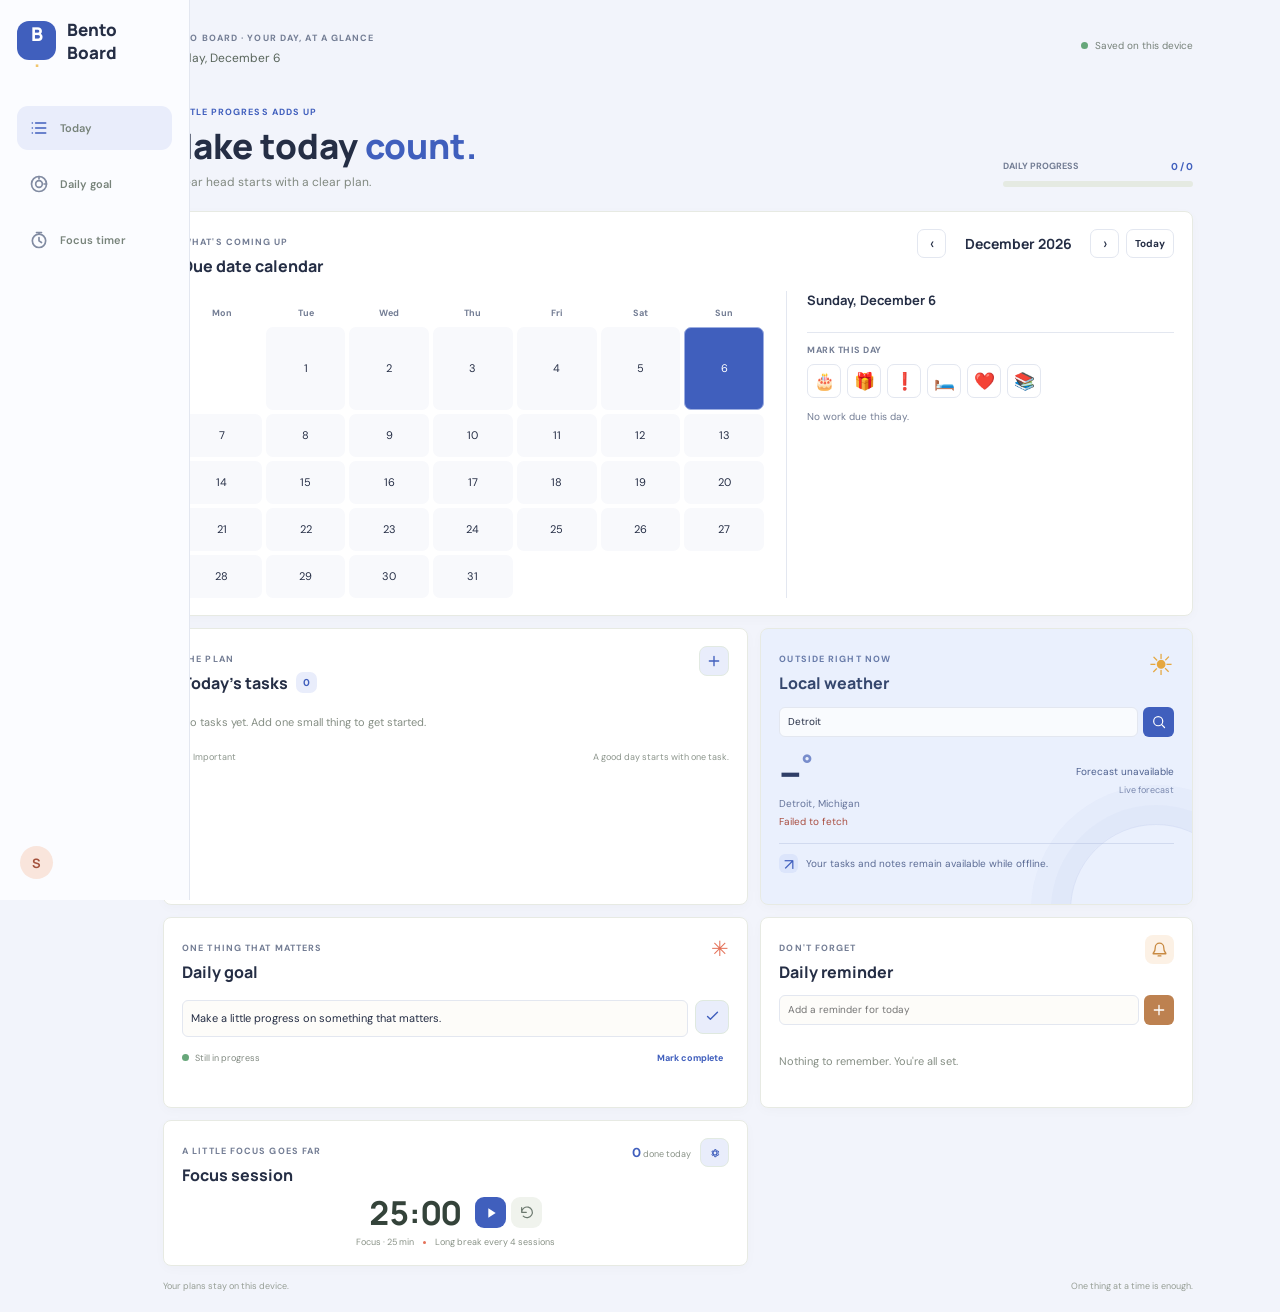
==== commit ad3e0332: "I add stickers to the calendar :)" ====
--- a/index.html
+++ b/index.html
@@ -26,6 +26,7 @@
     .calendar-panel{grid-column:1/-1}.calendar-layout{display:grid;grid-template-columns:minmax(0,1.2fr) minmax(220px,.8fr);gap:22px;margin-top:14px}.calendar-toolbar{display:flex;align-items:center;gap:7px}.calendar-toolbar strong{min-width:130px;text-align:center;font:700 14px var(--display)}.calendar-toolbar button{display:grid;width:29px;height:29px;place-items:center;border:1px solid var(--line);border-radius:7px;background:#fff;color:var(--ink);cursor:pointer}.calendar-toolbar .calendar-today{width:auto;padding:0 8px;font-size:10px;font-weight:700}.calendar-grid{display:grid;grid-template-columns:repeat(7,minmax(0,1fr));gap:4px;margin-top:12px}.calendar-weekday{padding:4px 0;color:var(--muted);font-size:9px;font-weight:700;text-align:center}.calendar-day{position:relative;display:flex;min-height:43px;align-items:center;justify-content:center;border:1px solid transparent;border-radius:7px;background:#f8f9fc;color:var(--ink);font-size:11px;cursor:pointer}.calendar-day:hover{border-color:#bbc6e7}.calendar-day.is-today{border-color:#9daee1}.calendar-day.is-selected{background:var(--green);color:#fff}.calendar-day.has-due:after{position:absolute;bottom:5px;width:5px;height:5px;border-radius:50%;background:var(--coral);content:""}.calendar-day.is-selected.has-due:after{background:#fff}.calendar-day.empty{visibility:hidden}.calendar-agenda{border-left:1px solid var(--line);padding-left:20px}.calendar-agenda h3{margin:0;font:700 13px var(--display)}.calendar-agenda-list{display:grid;gap:8px;margin-top:10px}.calendar-agenda-task{display:grid;grid-template-columns:16px minmax(0,1fr);gap:8px;align-items:start;font-size:11px}.calendar-agenda-task input{width:14px;height:14px;margin:1px 0 0;accent-color:var(--green);cursor:pointer}.calendar-agenda-task span{overflow-wrap:anywhere}.calendar-agenda-task small{display:block;margin-top:3px;color:var(--muted);font-size:9px}.calendar-empty{margin:11px 0 0;color:var(--muted);font-size:10px;line-height:1.5}.form-row{grid-template-columns:minmax(80px,1fr) 83px 112px 91px auto auto}
     @media(max-width:700px){.calendar-layout{grid-template-columns:1fr;gap:15px}.calendar-agenda{border-top:1px solid var(--line);border-left:0;padding:13px 0 0}.calendar-day{min-height:38px}.calendar-panel>.heading{flex-direction:column;align-items:stretch}.calendar-toolbar{width:100%;justify-content:space-between}.calendar-toolbar strong{min-width:0;flex:1;font-size:12px}.form-row{grid-template-columns:minmax(70px,1fr) 80px}.form-row #task-date{grid-column:1/-1;grid-row:2}.form-row select{grid-column:1;grid-row:3}.form-row .submit{grid-column:2;grid-row:3}.form-row .cancel{grid-column:1/-1;grid-row:4}}
   </style>
+  <link rel="stylesheet" href="calendar-icons.css">
 </head>
 <body>
   <aside class="sidebar" aria-label="Dashboard navigation">
@@ -63,6 +64,7 @@
   </main>
   <div id="toast" role="status" aria-live="polite" style="position:fixed;right:18px;bottom:18px;z-index:5;border:1px solid #dce7dc;border-radius:7px;background:white;padding:10px 14px;color:#3f5947;font-size:12px;box-shadow:0 5px 20px #23342612;opacity:0;pointer-events:none;transition:opacity .18s"></div>
 
+  <script src="calendar-icons.js"></script>
   <script>
     "use strict";
     const DB_NAME = "daybook-student-dashboard";
@@ -193,10 +195,14 @@
         const button = document.createElement("button");
         button.type = "button";
         button.className = `calendar-day${key === dateKey ? " is-today" : ""}${key === selectedCalendarDate ? " is-selected" : ""}${dueTasks.length ? " has-due" : ""}`;
-        button.textContent = String(day);
+        const dayNumber = document.createElement("span");
+        dayNumber.className = "calendar-day-number";
+        dayNumber.textContent = String(day);
+        button.append(dayNumber);
         button.setAttribute("role", "gridcell");
         button.setAttribute("aria-label", `${new Intl.DateTimeFormat(undefined, { month: "long", day: "numeric", year: "numeric" }).format(new Date(calendarMonth.getFullYear(), calendarMonth.getMonth(), day))}${dueTasks.length ? `, ${dueTasks.length} task${dueTasks.length === 1 ? "" : "s"} due` : ", no tasks due"}`);
         button.setAttribute("aria-pressed", String(key === selectedCalendarDate));
+        window.CalendarIcons.renderCell(button, key);
         button.addEventListener("click", () => { selectedCalendarDate = key; renderCalendar(); });
         grid.append(button);
       }
@@ -224,6 +230,7 @@
         agenda.append(row);
       }
       $("calendar-empty").hidden = dueTasks.length > 0;
+      window.CalendarIcons.renderPicker(selectedCalendarDate);
     }
     function renderTasks() {
       const list = $("task-list");
--- a/calendar-icons.css
+++ b/calendar-icons.css
@@ -0,0 +1,16 @@
+.calendar-day-number{position:relative;z-index:1}
+.calendar-day-icon{position:absolute;top:2px;right:3px;font-size:10px;line-height:1}
+.calendar-day.has-icons{padding-top:7px}
+.calendar-day.is-selected .calendar-day-icon{filter:drop-shadow(0 1px 1px #0004)}
+.calendar-icon-picker{margin-top:13px;border-top:1px solid var(--line);padding-top:11px}
+.calendar-icon-picker h4{margin:0;color:var(--muted);font-size:9px;font-weight:700;letter-spacing:.5px;text-transform:uppercase}
+.calendar-icon-options{display:flex;flex-wrap:wrap;gap:6px;margin-top:8px}
+.calendar-icon-choice{display:grid;width:34px;height:34px;place-items:center;border:1px solid var(--line);border-radius:7px;background:#fff;font-size:17px;cursor:pointer}
+.calendar-icon-choice:hover,.calendar-icon-choice[aria-pressed="true"]{border-color:var(--green);background:var(--leaf)}
+.calendar-icon-choice[aria-pressed="true"]{box-shadow:inset 0 0 0 1px var(--green)}
+.calendar-icon-choice:focus-visible{outline:3px solid #88b29a;outline-offset:2px}
+.calendar-icon-list{display:flex;flex-wrap:wrap;gap:5px;margin-top:8px}
+.calendar-icon-entry{display:flex;align-items:center;gap:4px;border-radius:5px;background:#f5f6fa;padding:4px 6px;font-size:10px}
+.calendar-icon-remove{display:grid;width:17px;height:17px;place-items:center;border:0;border-radius:4px;background:transparent;color:var(--muted);font-size:13px;cursor:pointer}
+.calendar-icon-remove:hover{background:#e9ebf2;color:var(--ink)}
+@media(max-width:700px){.calendar-day-icon{top:1px;right:2px;font-size:9px}.calendar-icon-choice{width:36px;height:36px}}
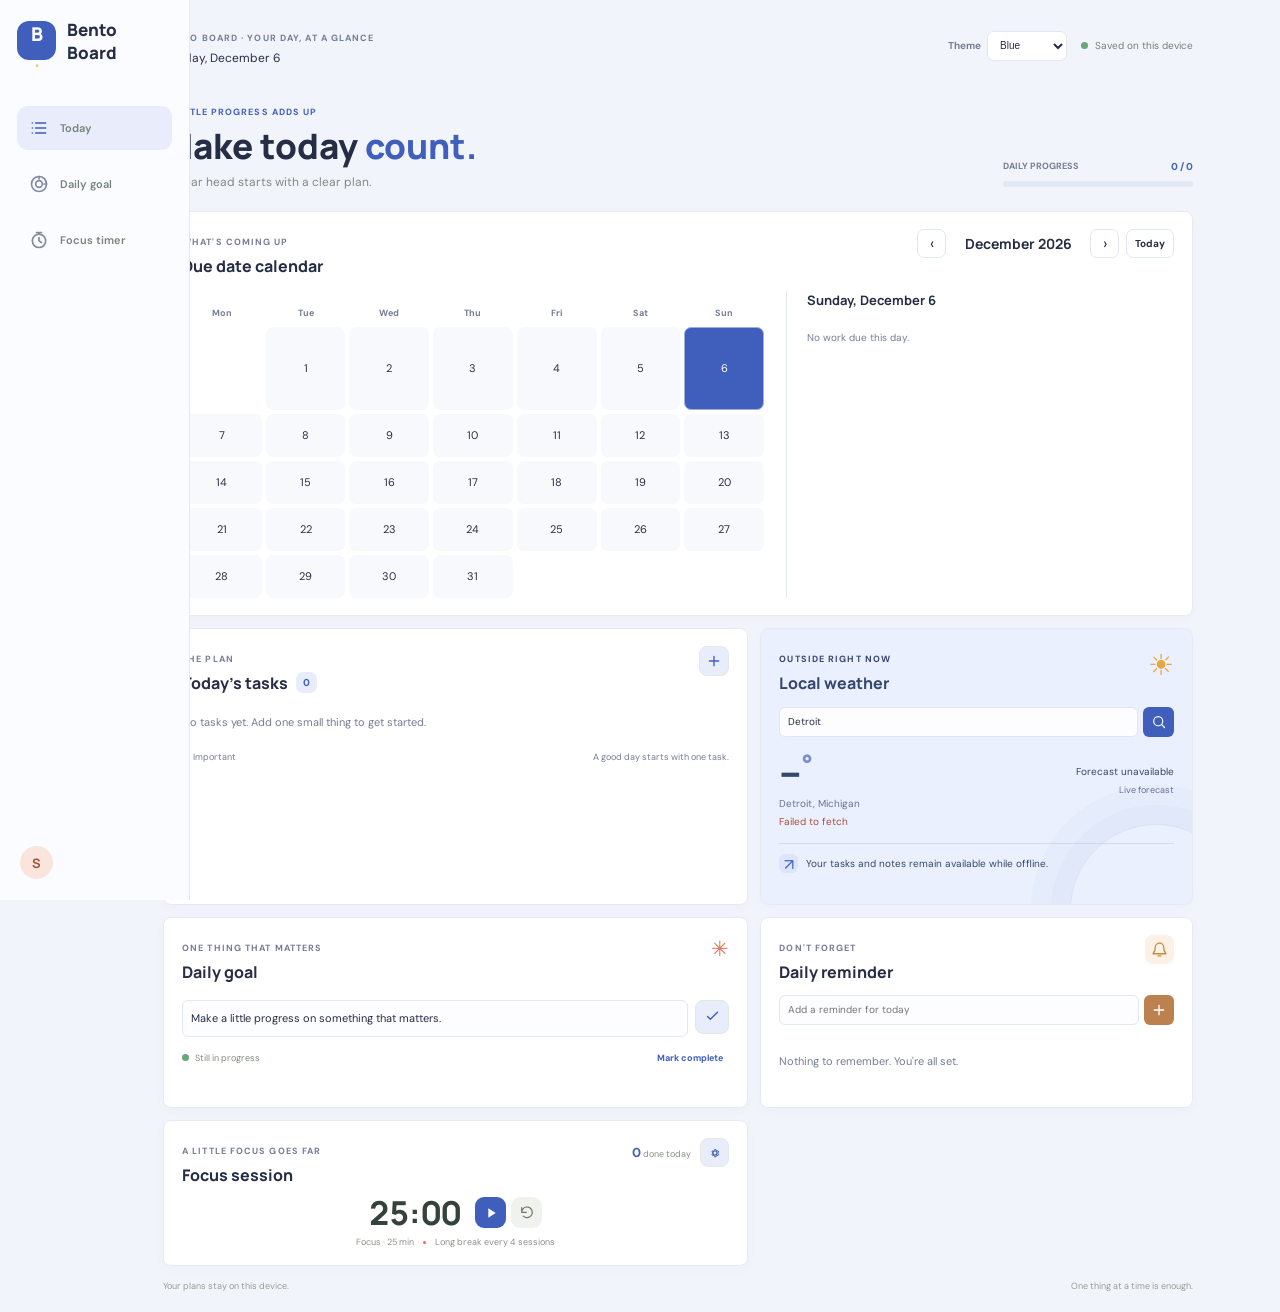
==== commit f3af47ea: "Update index.html" ====
--- a/index.html
+++ b/index.html
@@ -25,8 +25,28 @@
     .recommend-panel[hidden]{display:none}
     .calendar-panel{grid-column:1/-1}.calendar-layout{display:grid;grid-template-columns:minmax(0,1.2fr) minmax(220px,.8fr);gap:22px;margin-top:14px}.calendar-toolbar{display:flex;align-items:center;gap:7px}.calendar-toolbar strong{min-width:130px;text-align:center;font:700 14px var(--display)}.calendar-toolbar button{display:grid;width:29px;height:29px;place-items:center;border:1px solid var(--line);border-radius:7px;background:#fff;color:var(--ink);cursor:pointer}.calendar-toolbar .calendar-today{width:auto;padding:0 8px;font-size:10px;font-weight:700}.calendar-grid{display:grid;grid-template-columns:repeat(7,minmax(0,1fr));gap:4px;margin-top:12px}.calendar-weekday{padding:4px 0;color:var(--muted);font-size:9px;font-weight:700;text-align:center}.calendar-day{position:relative;display:flex;min-height:43px;align-items:center;justify-content:center;border:1px solid transparent;border-radius:7px;background:#f8f9fc;color:var(--ink);font-size:11px;cursor:pointer}.calendar-day:hover{border-color:#bbc6e7}.calendar-day.is-today{border-color:#9daee1}.calendar-day.is-selected{background:var(--green);color:#fff}.calendar-day.has-due:after{position:absolute;bottom:5px;width:5px;height:5px;border-radius:50%;background:var(--coral);content:""}.calendar-day.is-selected.has-due:after{background:#fff}.calendar-day.empty{visibility:hidden}.calendar-agenda{border-left:1px solid var(--line);padding-left:20px}.calendar-agenda h3{margin:0;font:700 13px var(--display)}.calendar-agenda-list{display:grid;gap:8px;margin-top:10px}.calendar-agenda-task{display:grid;grid-template-columns:16px minmax(0,1fr);gap:8px;align-items:start;font-size:11px}.calendar-agenda-task input{width:14px;height:14px;margin:1px 0 0;accent-color:var(--green);cursor:pointer}.calendar-agenda-task span{overflow-wrap:anywhere}.calendar-agenda-task small{display:block;margin-top:3px;color:var(--muted);font-size:9px}.calendar-empty{margin:11px 0 0;color:var(--muted);font-size:10px;line-height:1.5}.form-row{grid-template-columns:minmax(80px,1fr) 83px 112px 91px auto auto}
     @media(max-width:700px){.calendar-layout{grid-template-columns:1fr;gap:15px}.calendar-agenda{border-top:1px solid var(--line);border-left:0;padding:13px 0 0}.calendar-day{min-height:38px}.calendar-panel>.heading{flex-direction:column;align-items:stretch}.calendar-toolbar{width:100%;justify-content:space-between}.calendar-toolbar strong{min-width:0;flex:1;font-size:12px}.form-row{grid-template-columns:minmax(70px,1fr) 80px}.form-row #task-date{grid-column:1/-1;grid-row:2}.form-row select{grid-column:1;grid-row:3}.form-row .submit{grid-column:2;grid-row:3}.form-row .cancel{grid-column:1/-1;grid-row:4}}
+    .topline-actions{display:flex;align-items:center;gap:14px}.theme-picker{display:flex;align-items:center;gap:6px;color:var(--muted);font-size:10px;font-weight:700}.theme-picker select{height:30px;border:1px solid var(--line);border-radius:7px;background:var(--white);padding:0 8px;color:var(--ink);font-size:10px;cursor:pointer}
+    body[data-theme="blue"]{--paper:#f2f4fb;--ink:#252e45;--muted:#737d94;--green:#405fbd;--line:#e3e7f0;--leaf:#e9edfb;--coral:#e47158;--sun:#f2bd55;--blue:#e4edfc;--white:#fff;--sidebar:#fbfcff;--panel-border:#e7eaf3;--field:#fdfdff;--weather:#eaf0fd;--weather-ink:#35476e;--weather-muted:#64739a;--weather-soft:#dce5fb;--calendar-day:#f8f9fc;--callout:#fffbf2;--callout-border:#f0e7d2}
+    body[data-theme="sage"]{--paper:#f2f7ef;--ink:#28392e;--muted:#718071;--green:#46745b;--line:#dfe9db;--leaf:#e5f0e2;--coral:#d5795d;--sun:#e8bd61;--blue:#e9f0e7;--white:#fff;--sidebar:#f9fcf7;--panel-border:#e1eadd;--field:#fcfefb;--weather:#e9f2e6;--weather-ink:#385845;--weather-muted:#637d68;--weather-soft:#dcebd8;--calendar-day:#f6faf4;--callout:#fbf7eb;--callout-border:#eee2c9}
+    body[data-theme="lavender"]{--paper:#f5f1fa;--ink:#332d43;--muted:#827894;--green:#7655a6;--line:#e8e0f0;--leaf:#eee7f6;--coral:#cf6c78;--sun:#edbd69;--blue:#eee9f8;--white:#fff;--sidebar:#fcfaff;--panel-border:#e9e2f0;--field:#fefcff;--weather:#efe9f8;--weather-ink:#4e3f69;--weather-muted:#77668e;--weather-soft:#e5daf2;--calendar-day:#faf8fc;--callout:#fbf5ee;--callout-border:#f0e5d8}
+    body[data-theme="sunset"]{--paper:#fbf3ec;--ink:#44322a;--muted:#8b7669;--green:#b46743;--line:#efdfd2;--leaf:#f7e8dc;--coral:#c85e53;--sun:#e9b34e;--blue:#f8e9dd;--white:#fff;--sidebar:#fffaf6;--panel-border:#f0e2d8;--field:#fffdfa;--weather:#f8e9dc;--weather-ink:#684734;--weather-muted:#8b6a51;--weather-soft:#f1dcc8;--calendar-day:#fdf8f3;--callout:#fbf4e8;--callout-border:#efdfc5}
+    body[data-theme] .sidebar{background:var(--sidebar)}
+    body[data-theme] .panel{border-color:var(--panel-border)}
+    body[data-theme] .form-row input,body[data-theme] .form-row select,body[data-theme] .weather-form input,body[data-theme] .goal-form input,body[data-theme] .reminder-form input,body[data-theme] .timer-settings-form input{background:var(--field);color:var(--ink)}
+    body[data-theme] .date,body[data-theme] .task-title{color:var(--ink)}
+    body[data-theme] .task.done .task-title,body[data-theme] .task-meta,body[data-theme] .task-footer,body[data-theme] .empty{color:var(--muted)}
+    body[data-theme] .track{background:var(--line)}
+    body[data-theme] .weather{background:var(--weather)}
+    body[data-theme] .weather .kicker,body[data-theme] .weather h2,body[data-theme] .temperature,body[data-theme] .place,body[data-theme] .conditions,body[data-theme] .advice p{color:var(--weather-ink)}
+    body[data-theme] .place,body[data-theme] .units{color:var(--weather-muted)}
+    body[data-theme] .advice-mark{background:var(--weather-soft)}
+    body[data-theme] .calendar-toolbar button{background:var(--white);color:var(--ink)}
+    body[data-theme] .calendar-day{background:var(--calendar-day)}
+    body[data-theme] .calendar-day.is-selected{background:var(--green);color:#fff}
+    body[data-theme] .recommend-panel{border-color:var(--callout-border);background:var(--callout)}
+    body[data-theme] .timer-settings-form{background:var(--white)}
+    @media(max-width:700px){.topline{flex-wrap:wrap;gap:8px}.topline-actions{gap:8px}.theme-picker span{position:absolute;width:1px;height:1px;overflow:hidden;clip:rect(0,0,0,0)}}
   </style>
-  <link rel="stylesheet" href="calendar-icons.css">
 </head>
 <body>
   <aside class="sidebar" aria-label="Dashboard navigation">
@@ -40,7 +60,7 @@
   </aside>
 
   <main id="top">
-    <header class="topline"><div><span class="kicker">BENTO BOARD · YOUR DAY, AT A GLANCE</span><p class="date" id="date"></p></div><span class="saved"><i></i>Saved on this device</span></header>
+    <header class="topline"><div><span class="kicker">BENTO BOARD · YOUR DAY, AT A GLANCE</span><p class="date" id="date"></p></div><div class="topline-actions"><label class="theme-picker" for="theme-select"><span>Theme</span><select id="theme-select" aria-label="Choose a color theme"><option value="blue">Blue</option><option value="sage">Sage</option><option value="lavender">Lavender</option><option value="sunset">Sunset</option></select></label><span class="saved"><i></i>Saved on this device</span></div></header>
     <section class="hero"><div><span class="kicker">A LITTLE PROGRESS ADDS UP</span><h1>Make today <span>count.</span></h1><p class="subhead">A clear head starts with a clear plan.</p></div><div class="progress"><div class="progress-line"><span>DAILY PROGRESS</span><strong id="progress-count">0 / 0</strong></div><div class="track" role="progressbar" aria-label="Today's completed tasks" aria-valuemin="0" aria-valuenow="0" aria-valuemax="0"><span id="progress-fill"></span></div></div></section>
 
     <section class="grid" aria-label="Your daily dashboard">
@@ -64,13 +84,14 @@
   </main>
   <div id="toast" role="status" aria-live="polite" style="position:fixed;right:18px;bottom:18px;z-index:5;border:1px solid #dce7dc;border-radius:7px;background:white;padding:10px 14px;color:#3f5947;font-size:12px;box-shadow:0 5px 20px #23342612;opacity:0;pointer-events:none;transition:opacity .18s"></div>
 
-  <script src="calendar-icons.js"></script>
   <script>
     "use strict";
     const DB_NAME = "daybook-student-dashboard";
     const API_URL = "https://api.open-meteo.com/v1/forecast?latitude=42.33&longitude=-83.05&current=temperature_2m";
     const DEFAULT_LOCATION = { name: "Detroit", label: "Detroit, Michigan", latitude: 42.33, longitude: -83.05 };
     const TIMER_SETTINGS_KEY = "bento-board-timer-settings";
+    const THEME_STORAGE_KEY = "bento-board-theme";
+    const THEME_COLORS = { blue: "#f2f4fb", sage: "#f2f7ef", lavender: "#f5f1fa", sunset: "#fbf3ec" };
     const DEFAULT_TIMER_SETTINGS = { focusMinutes: 25, breakMinutes: 5, longBreakMinutes: 15, longBreakEvery: 4 };
     const today = new Date();
     const dateKey = [today.getFullYear(), String(today.getMonth() + 1).padStart(2, "0"), String(today.getDate()).padStart(2, "0")].join("-");
@@ -123,6 +144,19 @@
       clearTimeout(toastTimer);
       toastTimer = setTimeout(() => { toast.style.opacity = "0"; }, 2300);
     }
+    function applyTheme(theme, save = false) {
+      if (!Object.prototype.hasOwnProperty.call(THEME_COLORS, theme)) theme = "blue";
+      document.body.dataset.theme = theme;
+      $("theme-select").value = theme;
+      document.querySelector('meta[name="theme-color"]').content = THEME_COLORS[theme];
+      if (save) {
+        try {
+          localStorage.setItem(THEME_STORAGE_KEY, theme);
+        } catch {
+          showToast("Theme changed, but couldn't save it on this device.");
+        }
+      }
+    }
     function loadTimerSettings() {
       try {
         const saved = JSON.parse(localStorage.getItem(TIMER_SETTINGS_KEY));
@@ -195,14 +229,10 @@
         const button = document.createElement("button");
         button.type = "button";
         button.className = `calendar-day${key === dateKey ? " is-today" : ""}${key === selectedCalendarDate ? " is-selected" : ""}${dueTasks.length ? " has-due" : ""}`;
-        const dayNumber = document.createElement("span");
-        dayNumber.className = "calendar-day-number";
-        dayNumber.textContent = String(day);
-        button.append(dayNumber);
+        button.textContent = String(day);
         button.setAttribute("role", "gridcell");
         button.setAttribute("aria-label", `${new Intl.DateTimeFormat(undefined, { month: "long", day: "numeric", year: "numeric" }).format(new Date(calendarMonth.getFullYear(), calendarMonth.getMonth(), day))}${dueTasks.length ? `, ${dueTasks.length} task${dueTasks.length === 1 ? "" : "s"} due` : ", no tasks due"}`);
         button.setAttribute("aria-pressed", String(key === selectedCalendarDate));
-        window.CalendarIcons.renderCell(button, key);
         button.addEventListener("click", () => { selectedCalendarDate = key; renderCalendar(); });
         grid.append(button);
       }
@@ -230,7 +260,6 @@
         agenda.append(row);
       }
       $("calendar-empty").hidden = dueTasks.length > 0;
-      window.CalendarIcons.renderPicker(selectedCalendarDate);
     }
     function renderTasks() {
       const list = $("task-list");
@@ -402,6 +431,7 @@
       }, 1000);
     }
     function bindEvents() {
+      $("theme-select").addEventListener("change", (event) => applyTheme(event.target.value, true));
       $("open-task").addEventListener("click", () => { $("task-date").value = selectedCalendarDate; $("task-form").hidden = false; $("task-input").focus(); });
       $("close-task").addEventListener("click", () => { $("task-form").hidden = true; $("task-form").reset(); });
       $("task-form").addEventListener("submit", async (event) => {
@@ -455,6 +485,13 @@
       $("timer-reset").addEventListener("click", () => { stopTimer(); secondsLeft = timerDuration(timerMode); setTimerText(); });
     }
     async function initialize() {
+      let savedTheme = "blue";
+      try {
+        savedTheme = localStorage.getItem(THEME_STORAGE_KEY) || "blue";
+      } catch {
+        showToast("Couldn't load your saved theme preference.");
+      }
+      applyTheme(savedTheme);
       renderDate(); setInterval(renderDate, 60000); renderTimerSettings(); setTimerText(); bindEvents();
       try {
         const savedLocation = JSON.parse(localStorage.getItem("bento-board-weather-location"));
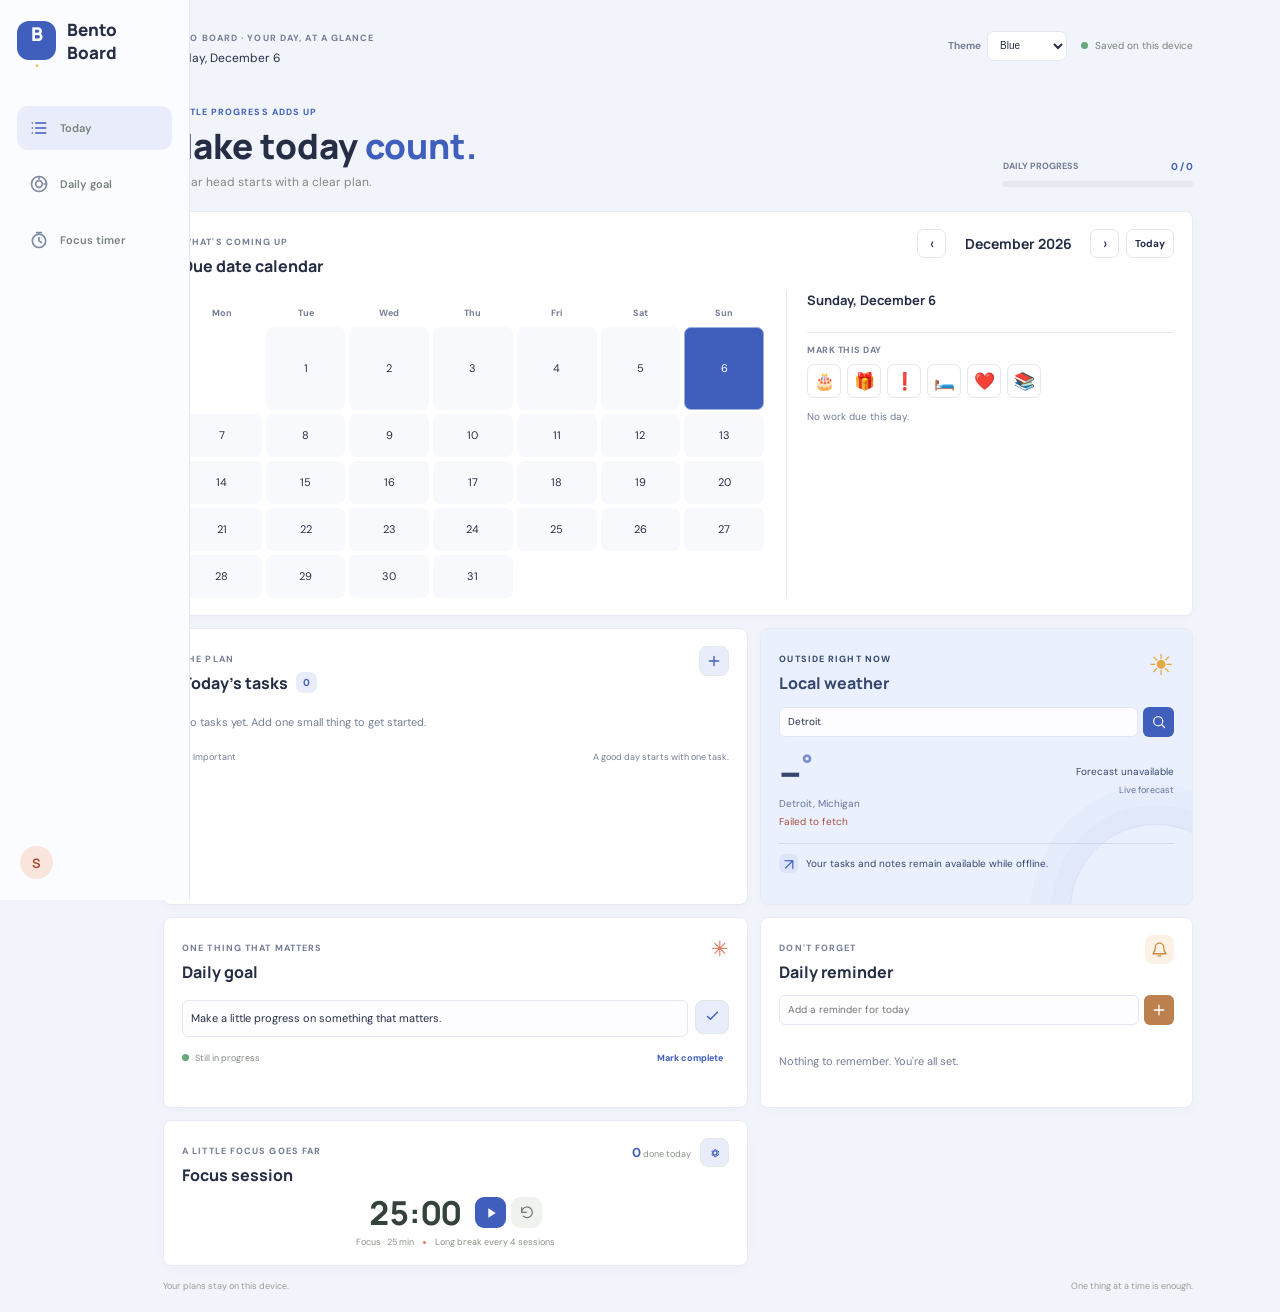
==== commit 21b46b38: "Merge pull request #1 from QWERTY-g6/Samir_Theme_demo BentoBoard_ver:2" ====
--- a/index.html
+++ b/index.html
@@ -47,6 +47,7 @@
     body[data-theme] .timer-settings-form{background:var(--white)}
     @media(max-width:700px){.topline{flex-wrap:wrap;gap:8px}.topline-actions{gap:8px}.theme-picker span{position:absolute;width:1px;height:1px;overflow:hidden;clip:rect(0,0,0,0)}}
   </style>
+  <link rel="stylesheet" href="calendar-icons.css">
 </head>
 <body>
   <aside class="sidebar" aria-label="Dashboard navigation">
@@ -84,6 +85,7 @@
   </main>
   <div id="toast" role="status" aria-live="polite" style="position:fixed;right:18px;bottom:18px;z-index:5;border:1px solid #dce7dc;border-radius:7px;background:white;padding:10px 14px;color:#3f5947;font-size:12px;box-shadow:0 5px 20px #23342612;opacity:0;pointer-events:none;transition:opacity .18s"></div>
 
+  <script src="calendar-icons.js"></script>
   <script>
     "use strict";
     const DB_NAME = "daybook-student-dashboard";
@@ -229,10 +231,14 @@
         const button = document.createElement("button");
         button.type = "button";
         button.className = `calendar-day${key === dateKey ? " is-today" : ""}${key === selectedCalendarDate ? " is-selected" : ""}${dueTasks.length ? " has-due" : ""}`;
-        button.textContent = String(day);
+        const dayNumber = document.createElement("span");
+        dayNumber.className = "calendar-day-number";
+        dayNumber.textContent = String(day);
+        button.append(dayNumber);
         button.setAttribute("role", "gridcell");
         button.setAttribute("aria-label", `${new Intl.DateTimeFormat(undefined, { month: "long", day: "numeric", year: "numeric" }).format(new Date(calendarMonth.getFullYear(), calendarMonth.getMonth(), day))}${dueTasks.length ? `, ${dueTasks.length} task${dueTasks.length === 1 ? "" : "s"} due` : ", no tasks due"}`);
         button.setAttribute("aria-pressed", String(key === selectedCalendarDate));
+        window.CalendarIcons.renderCell(button, key);
         button.addEventListener("click", () => { selectedCalendarDate = key; renderCalendar(); });
         grid.append(button);
       }
@@ -260,6 +266,7 @@
         agenda.append(row);
       }
       $("calendar-empty").hidden = dueTasks.length > 0;
+      window.CalendarIcons.renderPicker(selectedCalendarDate);
     }
     function renderTasks() {
       const list = $("task-list");
--- a/calendar-icons.css
+++ b/calendar-icons.css
@@ -0,0 +1,16 @@
+.calendar-day-number{position:relative;z-index:1}
+.calendar-day-icon{position:absolute;top:2px;right:3px;font-size:10px;line-height:1}
+.calendar-day.has-icons{padding-top:7px}
+.calendar-day.is-selected .calendar-day-icon{filter:drop-shadow(0 1px 1px #0004)}
+.calendar-icon-picker{margin-top:13px;border-top:1px solid var(--line);padding-top:11px}
+.calendar-icon-picker h4{margin:0;color:var(--muted);font-size:9px;font-weight:700;letter-spacing:.5px;text-transform:uppercase}
+.calendar-icon-options{display:flex;flex-wrap:wrap;gap:6px;margin-top:8px}
+.calendar-icon-choice{display:grid;width:34px;height:34px;place-items:center;border:1px solid var(--line);border-radius:7px;background:#fff;font-size:17px;cursor:pointer}
+.calendar-icon-choice:hover,.calendar-icon-choice[aria-pressed="true"]{border-color:var(--green);background:var(--leaf)}
+.calendar-icon-choice[aria-pressed="true"]{box-shadow:inset 0 0 0 1px var(--green)}
+.calendar-icon-choice:focus-visible{outline:3px solid #88b29a;outline-offset:2px}
+.calendar-icon-list{display:flex;flex-wrap:wrap;gap:5px;margin-top:8px}
+.calendar-icon-entry{display:flex;align-items:center;gap:4px;border-radius:5px;background:#f5f6fa;padding:4px 6px;font-size:10px}
+.calendar-icon-remove{display:grid;width:17px;height:17px;place-items:center;border:0;border-radius:4px;background:transparent;color:var(--muted);font-size:13px;cursor:pointer}
+.calendar-icon-remove:hover{background:#e9ebf2;color:var(--ink)}
+@media(max-width:700px){.calendar-day-icon{top:1px;right:2px;font-size:9px}.calendar-icon-choice{width:36px;height:36px}}
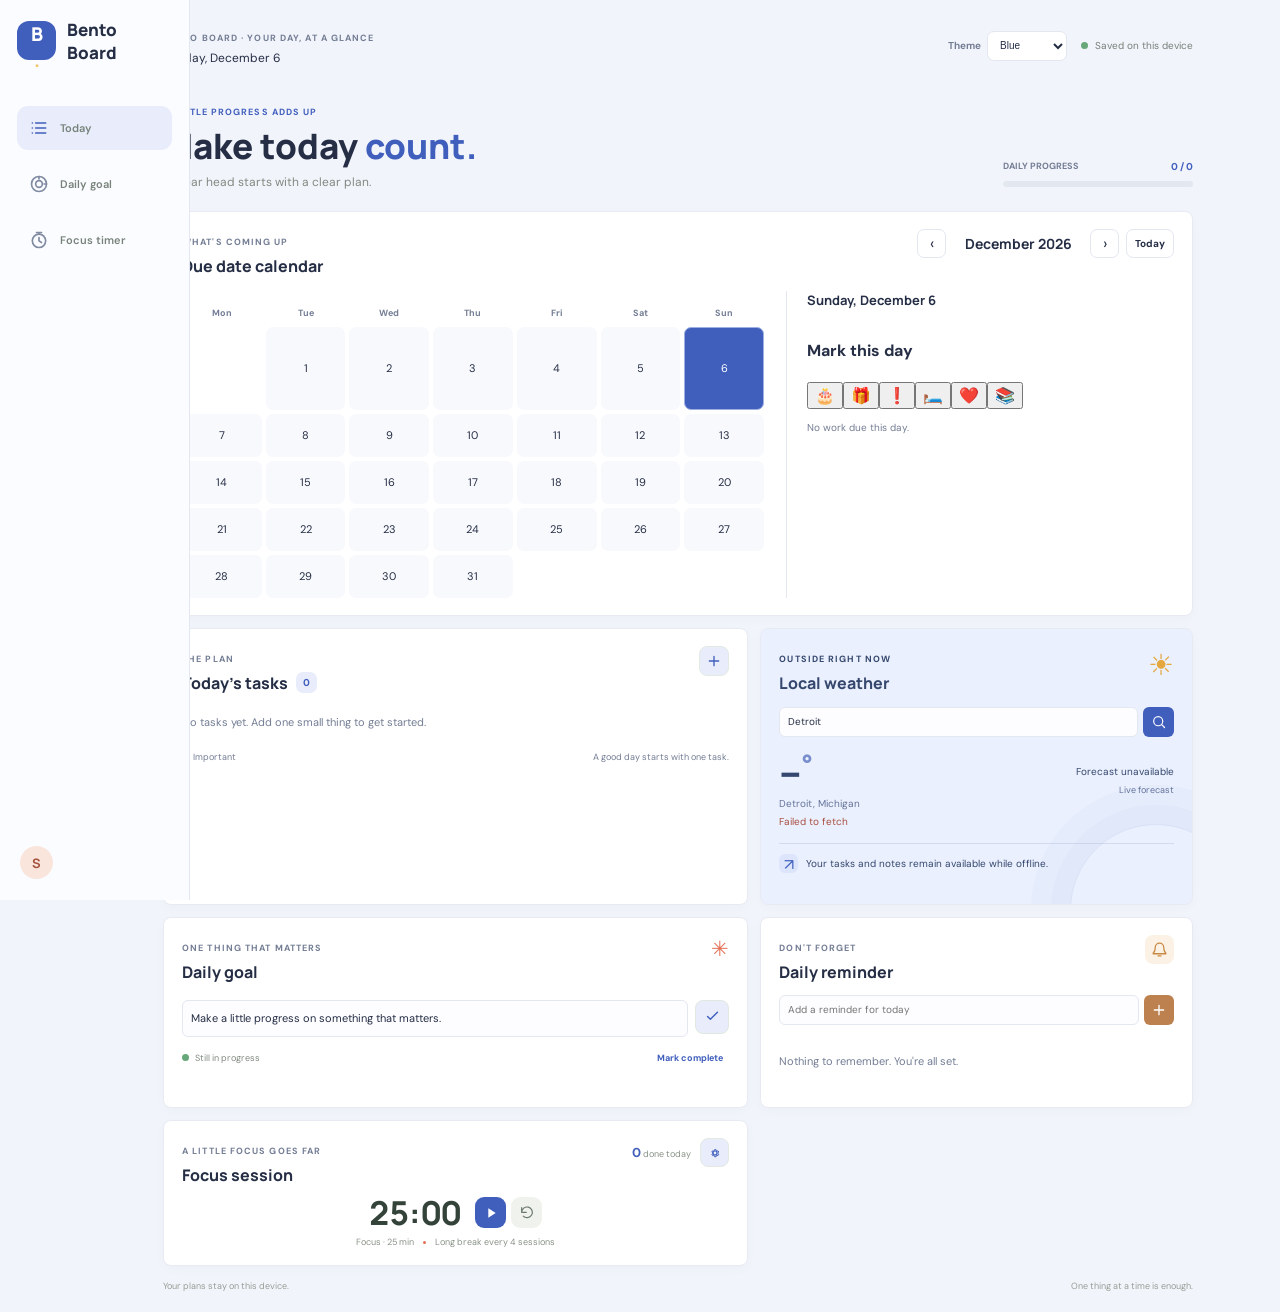
==== commit 3e5b9cd2: "Update index.html" ====
--- a/index.html
+++ b/index.html
@@ -47,7 +47,11 @@
     body[data-theme] .timer-settings-form{background:var(--white)}
     @media(max-width:700px){.topline{flex-wrap:wrap;gap:8px}.topline-actions{gap:8px}.theme-picker span{position:absolute;width:1px;height:1px;overflow:hidden;clip:rect(0,0,0,0)}}
   </style>
-  <link rel="stylesheet" href="calendar-icons.css">
+    </style>
+    <style>
+      .game-reward[hidden],.game-play-area[hidden]{display:none}.game-reward{margin-top:12px;border-color:#e2e7f0;background:#fff}.game-reward .heading{align-items:center}.game-reward h2{margin-top:4px}.game-reward-copy{margin:6px 0 0;color:var(--muted);font-size:10px;line-height:1.5}.game-reward-count{color:var(--green);font-size:10px;font-weight:700}.game-reward-start,.game-close{min-height:32px;border:0;border-radius:6px;padding:0 11px;font-size:10px;font-weight:700;cursor:pointer}.game-reward-start{margin-top:12px;background:var(--green);color:white}.game-close{background:#f0f3f8;color:#59647a}.game-play-area{margin-top:14px}.game-hud{display:grid;grid-template-columns:repeat(4,minmax(0,1fr));gap:7px;margin-bottom:9px}.game-stat{border:1px solid var(--line);border-radius:6px;padding:7px 9px}.game-stat span{display:block;color:var(--muted);font-size:8px;font-weight:700;text-transform:uppercase}.game-stat strong{display:block;margin-top:3px;font:700 15px var(--display);font-variant-numeric:tabular-nums}.game-canvas{display:block;width:100%;height:auto;aspect-ratio:700/360;border:1px solid #dbe2ef;border-radius:7px;background:#101d33;touch-action:none}.game-play-footer{display:flex;align-items:center;justify-content:space-between;gap:10px;margin-top:9px}.game-status{margin:0;color:var(--muted);font-size:9px;line-height:1.4}.game-help{margin:8px 0 0;color:var(--muted);font-size:9px;line-height:1.45}
+      @media(max-width:700px){.game-hud{grid-template-columns:repeat(2,minmax(0,1fr))}.game-play-footer{align-items:flex-start}}
+    </style>
 </head>
 <body>
   <aside class="sidebar" aria-label="Dashboard navigation">
@@ -81,7 +85,9 @@
 
       <article class="panel focus" id="focus"><div class="heading"><div><span class="kicker">A LITTLE FOCUS GOES FAR</span><h2>Focus session</h2></div><div class="focus-head-tools"><span class="focus-stat"><b id="sessions">0</b> done today</span><details class="settings-popover"><summary aria-label="Focus timer settings" title="Focus timer settings"><svg viewBox="0 0 24 24" fill="none" aria-hidden="true"><circle cx="12" cy="12" r="3" stroke="currentColor" stroke-width="1.8"/><path d="m19.4 15 .1.1 1.1.9-1.1 1.9-1.3-.5a7.7 7.7 0 0 1-1.4.8l-.2 1.4h-2.2l-.3-1.4a7.7 7.7 0 0 1-1.4-.8l-1.3.5-1.1-1.9 1.1-.9a7 7 0 0 1 0-1.6l-1.1-.9 1.1-1.9 1.3.5a7.7 7.7 0 0 1 1.4-.8l.3-1.4h2.2l.2 1.4a7.7 7.7 0 0 1 1.4.8l1.3-.5 1.1 1.9-1.1.9a7 7 0 0 1-.1 1.5Z" transform="translate(-3 -2)" stroke="currentColor" stroke-width="1.5" stroke-linejoin="round"/></svg></summary><form class="timer-settings-form" id="timer-settings-form"><label>Focus minutes<input id="focus-minutes" type="number" min="1" max="180" required></label><label>Short break<input id="break-minutes" type="number" min="1" max="60" required></label><label>Long break minutes<input id="long-break-minutes" type="number" min="1" max="90" required></label><label class="wide">Long break every this many focus sessions<input id="long-break-every" type="number" min="2" max="12" required></label><button class="submit" type="submit">Save timer settings</button></form></details></div></div><div class="timer-row"><span class="timer" id="timer" aria-live="off">25:00</span><div class="timer-controls"><button class="timer-start" id="timer-toggle" type="button" aria-label="Start focus timer" title="Start"><svg id="timer-icon" viewBox="0 0 24 24" fill="currentColor"><path d="M8 5v14l11-7z"/></svg></button><button class="timer-reset" id="timer-reset" type="button" aria-label="Reset timer" title="Reset"><svg viewBox="0 0 24 24" fill="none"><path d="M4 11a8 8 0 1 1 2.34 5.66M4 4v7h7" stroke="currentColor" stroke-width="1.8" stroke-linecap="round" stroke-linejoin="round"/></svg></button></div></div><div class="timer-caption"><span id="timer-caption">Focus · 25 min</span><i></i><span id="break-caption">Short break · 5 min</span></div></article>
     </section>
-    <footer><span>Your plans stay on this device.</span><span>One thing at a time is enough.</span></footer>
+      </section>
+      <article class="panel game-reward" id="game-reward" aria-labelledby="game-title" hidden><div class="heading"><div><span class="kicker">EARNED BREAK</span><h2 id="game-title">Sky Catch</h2><p class="game-reward-copy" id="game-reward-copy">Finish a focus session to unlock a short game break.</p></div><span class="game-reward-count" id="game-reward-count"></span></div><button class="game-reward-start" id="game-reward-start" type="button" hidden>Play 45-second round</button><div class="game-play-area" id="game-play-area" hidden><div class="game-hud" aria-live="polite"><div class="game-stat"><span>Score</span><strong id="game-score">0</strong></div><div class="game-stat"><span>Best</span><strong id="game-best">0</strong></div><div class="game-stat"><span>Seconds</span><strong id="game-time">45</strong></div><div class="game-stat"><span>Lives</span><strong id="game-lives">3</strong></div></div><canvas class="game-canvas" id="game-canvas" width="700" height="360" aria-label="Sky Catch game area"></canvas><div class="game-play-footer"><p class="game-status" id="game-status" aria-live="polite">Catch stars and avoid meteors.</p><button class="game-close" id="game-close" type="button">Finish break</button></div><p class="game-help">Use A/D, arrow keys, or move your pointer to catch stars.</p></div></article>
+      <footer><span>Your plans stay on this device.</span><span>One thing at a time is enough.</span></footer>
   </main>
   <div id="toast" role="status" aria-live="polite" style="position:fixed;right:18px;bottom:18px;z-index:5;border:1px solid #dce7dc;border-radius:7px;background:white;padding:10px 14px;color:#3f5947;font-size:12px;box-shadow:0 5px 20px #23342612;opacity:0;pointer-events:none;transition:opacity .18s"></div>
 
@@ -112,6 +118,7 @@
     let toastTimer;
     let selectedLocation = DEFAULT_LOCATION;
     let weatherRequestId = 0;
+    let gameRewardOpen = false;
 
     function transaction(store, mode, action) {
       return new Promise((resolve, reject) => {
@@ -188,7 +195,11 @@
     async function loadData() {
       dayRecord = await get("days", dateKey);
       if (!dayRecord) {
-        dayRecord = { date: dateKey, goal: "Make a little progress on something that matters.", goalDone: false, sessions: 0 };
+        dayRecord = { date: dateKey, goal: "Make a little progress on something that matters.", goalDone: false, sessions: 0, gameRewardsUsed: 0 };
+        await put("days", dayRecord);
+      }
+      if (!Number.isInteger(dayRecord.gameRewardsUsed) || dayRecord.gameRewardsUsed < 0) {
+        dayRecord.gameRewardsUsed = 0;
         await put("days", dayRecord);
       }
       const allTasks = await all("tasks");
@@ -203,7 +214,7 @@
       reminders = storedReminders.filter((reminder) => !reminder.done);
       renderAll();
     }
-    function renderAll() { renderTasks(); renderCalendar(); renderGoal(); renderReminders(); renderSessions(); renderRecommendation(); }
+    function renderAll() { renderTasks(); renderCalendar(); renderGoal(); renderReminders(); renderSessions(); renderRecommendation(); renderGameReward(); }
     function renderCalendar() {
       const monthLabel = new Intl.DateTimeFormat(undefined, { month: "long", year: "numeric" }).format(calendarMonth);
       $("calendar-month").textContent = monthLabel;
@@ -321,6 +332,121 @@
       $("reminder-empty").hidden = reminders.length > 0;
     }
     function renderSessions() { $("sessions").textContent = String(dayRecord.sessions || 0); }
+    function renderGameReward() {
+      const available = Math.max(0, (dayRecord?.sessions || 0) - (dayRecord?.gameRewardsUsed || 0));
+      $("game-reward").hidden = available === 0 && !gameRewardOpen;
+      $("game-reward-count").textContent = gameRewardOpen ? "Round in progress" : available ? `${available} round${available === 1 ? "" : "s"} ready` : "";
+      $("game-reward-copy").textContent = gameRewardOpen ? "A short reset, earned with your focus." : "Your focus session earned you a short game break.";
+      $("game-reward-start").hidden = gameRewardOpen || available === 0;
+      $("game-play-area").hidden = !gameRewardOpen;
+    }
+    const rewardCanvas = $("game-canvas");
+    const rewardContext = rewardCanvas.getContext("2d");
+    const rewardPlayer = { x: 295, y: 326, width: 110, height: 14, speed: 390, left: false, right: false };
+    const rewardGame = { running: false, score: 0, best: 0, time: 45, lives: 3, spawn: 0, items: [], last: 0 };
+    try { rewardGame.best = Number(localStorage.getItem("sky-catch-best")) || 0; } catch { /* Keep the best score in memory if storage is unavailable. */ }
+    function renderRewardHud() {
+      $("game-score").textContent = String(rewardGame.score);
+      $("game-best").textContent = String(rewardGame.best);
+      $("game-time").textContent = String(Math.ceil(rewardGame.time));
+      $("game-lives").textContent = String(rewardGame.lives);
+    }
+    function drawRewardGame() {
+      const ctx = rewardContext;
+      const width = rewardCanvas.width;
+      const height = rewardCanvas.height;
+      const sky = ctx.createLinearGradient(0, 0, 0, height);
+      sky.addColorStop(0, "#172a47");
+      sky.addColorStop(1, "#101827");
+      ctx.fillStyle = sky;
+      ctx.fillRect(0, 0, width, height);
+      for (let index = 0; index < 52; index += 1) {
+        ctx.fillStyle = "rgba(255,255,255,0.58)";
+        ctx.fillRect((index * 53) % width, (index * 71) % height, 2, 2);
+      }
+      for (const item of rewardGame.items) {
+        ctx.beginPath();
+        ctx.fillStyle = item.meteor ? "#e47158" : "#f2bd55";
+        if (item.meteor) {
+          ctx.moveTo(item.x, item.y - item.radius);
+          ctx.lineTo(item.x + item.radius * 0.8, item.y);
+          ctx.lineTo(item.x, item.y + item.radius);
+          ctx.lineTo(item.x - item.radius * 0.8, item.y);
+          ctx.closePath();
+        } else ctx.arc(item.x, item.y, item.radius, 0, Math.PI * 2);
+        ctx.fill();
+      }
+      ctx.fillStyle = "#b8c8f0";
+      ctx.fillRect(rewardPlayer.x, rewardPlayer.y, rewardPlayer.width, rewardPlayer.height);
+      ctx.fillStyle = "#e5ebff";
+      ctx.beginPath();
+      ctx.moveTo(rewardPlayer.x + 19, rewardPlayer.y);
+      ctx.lineTo(rewardPlayer.x + rewardPlayer.width / 2, rewardPlayer.y - 13);
+      ctx.lineTo(rewardPlayer.x + rewardPlayer.width - 19, rewardPlayer.y);
+      ctx.fill();
+      if (!rewardGame.running) {
+        ctx.fillStyle = "rgba(10,18,32,0.52)";
+        ctx.fillRect(0, 0, width, height);
+        ctx.fillStyle = "#fff";
+        ctx.textAlign = "center";
+        ctx.font = "700 26px Manrope, sans-serif";
+        ctx.fillText("Break complete", width / 2, height / 2 - 6);
+        ctx.fillStyle = "#d2daf0";
+        ctx.font = "500 15px 'DM Sans', sans-serif";
+        ctx.fillText(`Stars caught: ${rewardGame.score}`, width / 2, height / 2 + 21);
+      }
+    }
+    function finishRewardRound(message) {
+      rewardGame.running = false;
+      rewardGame.best = Math.max(rewardGame.best, rewardGame.score);
+      try { localStorage.setItem("sky-catch-best", String(rewardGame.best)); } catch { /* Best score remains available for this visit. */ }
+      renderRewardHud();
+      $("game-status").textContent = message;
+      drawRewardGame();
+    }
+    function rewardGameFrame(timestamp) {
+      if (!rewardGame.running) return;
+      const delta = Math.min((timestamp - (rewardGame.last || timestamp)) / 1000, 0.04);
+      rewardGame.last = timestamp;
+      rewardGame.time -= delta;
+      const direction = (rewardPlayer.right ? 1 : 0) - (rewardPlayer.left ? 1 : 0);
+      rewardPlayer.x = Math.max(0, Math.min(rewardCanvas.width - rewardPlayer.width, rewardPlayer.x + direction * rewardPlayer.speed * delta));
+      rewardGame.spawn -= delta;
+      if (rewardGame.spawn <= 0) {
+        const meteor = Math.random() < 0.3;
+        rewardGame.items.push({ x: 18 + Math.random() * (rewardCanvas.width - 36), y: -16, radius: meteor ? 13 : 11, speed: meteor ? 185 : 165, drift: (Math.random() - 0.5) * 90, meteor });
+        rewardGame.spawn = Math.max(0.38, 0.9 - rewardGame.score / 300);
+      }
+      rewardGame.items = rewardGame.items.filter((item) => {
+        item.y += item.speed * delta;
+        item.x += item.drift * delta;
+        const hit = item.x + item.radius >= rewardPlayer.x && item.x - item.radius <= rewardPlayer.x + rewardPlayer.width && item.y + item.radius >= rewardPlayer.y && item.y - item.radius <= rewardPlayer.y + rewardPlayer.height;
+        if (hit && item.meteor) rewardGame.lives -= 1;
+        else if (hit) rewardGame.score += 10;
+        return !hit && item.y < rewardCanvas.height + item.radius;
+      });
+      renderRewardHud();
+      if (rewardGame.lives <= 0 || rewardGame.time <= 0) {
+        rewardGame.time = Math.max(0, rewardGame.time);
+        finishRewardRound("Break complete. Nice work!");
+        return;
+      }
+      drawRewardGame();
+      requestAnimationFrame(rewardGameFrame);
+    }
+    function startRewardRound() {
+      rewardGame.running = true;
+      rewardGame.score = 0;
+      rewardGame.time = 45;
+      rewardGame.lives = 3;
+      rewardGame.spawn = 0;
+      rewardGame.items = [];
+      rewardGame.last = 0;
+      rewardPlayer.x = (rewardCanvas.width - rewardPlayer.width) / 2;
+      $("game-status").textContent = "Catch stars and avoid meteors.";
+      renderRewardHud();
+      requestAnimationFrame(rewardGameFrame);
+    }
     function renderRecommendation() {
       const remaining = tasks.filter((task) => !task.done);
       const panel = $("recommendation-panel");
@@ -423,7 +549,7 @@
           stopTimer();
           if (timerMode === "focus") {
             dayRecord.sessions = (dayRecord.sessions || 0) + 1;
-            await put("days", dayRecord); renderSessions();
+            await put("days", dayRecord); renderSessions(); renderGameReward();
             const isLongBreak = dayRecord.sessions % timerSettings.longBreakEvery === 0;
             timerMode = isLongBreak ? "longBreak" : "shortBreak";
             secondsLeft = timerDuration(timerMode);
@@ -490,6 +616,29 @@
       });
       $("timer-toggle").addEventListener("click", toggleTimer);
       $("timer-reset").addEventListener("click", () => { stopTimer(); secondsLeft = timerDuration(timerMode); setTimerText(); });
+      $("game-reward-start").addEventListener("click", async () => {
+        if (!dayRecord || (dayRecord.sessions || 0) <= (dayRecord.gameRewardsUsed || 0)) return;
+        dayRecord.gameRewardsUsed = (dayRecord.gameRewardsUsed || 0) + 1;
+        await put("days", dayRecord);
+        gameRewardOpen = true;
+        renderGameReward();
+        startRewardRound();
+      });
+      $("game-close").addEventListener("click", () => { rewardGame.running = false; gameRewardOpen = false; renderGameReward(); });
+      window.addEventListener("keydown", (event) => {
+        if (!rewardGame.running) return;
+        if (event.key === "ArrowLeft" || event.key.toLowerCase() === "a") { rewardPlayer.left = true; event.preventDefault(); }
+        if (event.key === "ArrowRight" || event.key.toLowerCase() === "d") { rewardPlayer.right = true; event.preventDefault(); }
+      });
+      window.addEventListener("keyup", (event) => {
+        if (event.key === "ArrowLeft" || event.key.toLowerCase() === "a") rewardPlayer.left = false;
+        if (event.key === "ArrowRight" || event.key.toLowerCase() === "d") rewardPlayer.right = false;
+      });
+      rewardCanvas.addEventListener("pointermove", (event) => {
+        if (!rewardGame.running) return;
+        const rect = rewardCanvas.getBoundingClientRect();
+        rewardPlayer.x = Math.max(0, Math.min(rewardCanvas.width - rewardPlayer.width, ((event.clientX - rect.left) / rect.width) * rewardCanvas.width - rewardPlayer.width / 2));
+      });
     }
     async function initialize() {
       let savedTheme = "blue";
